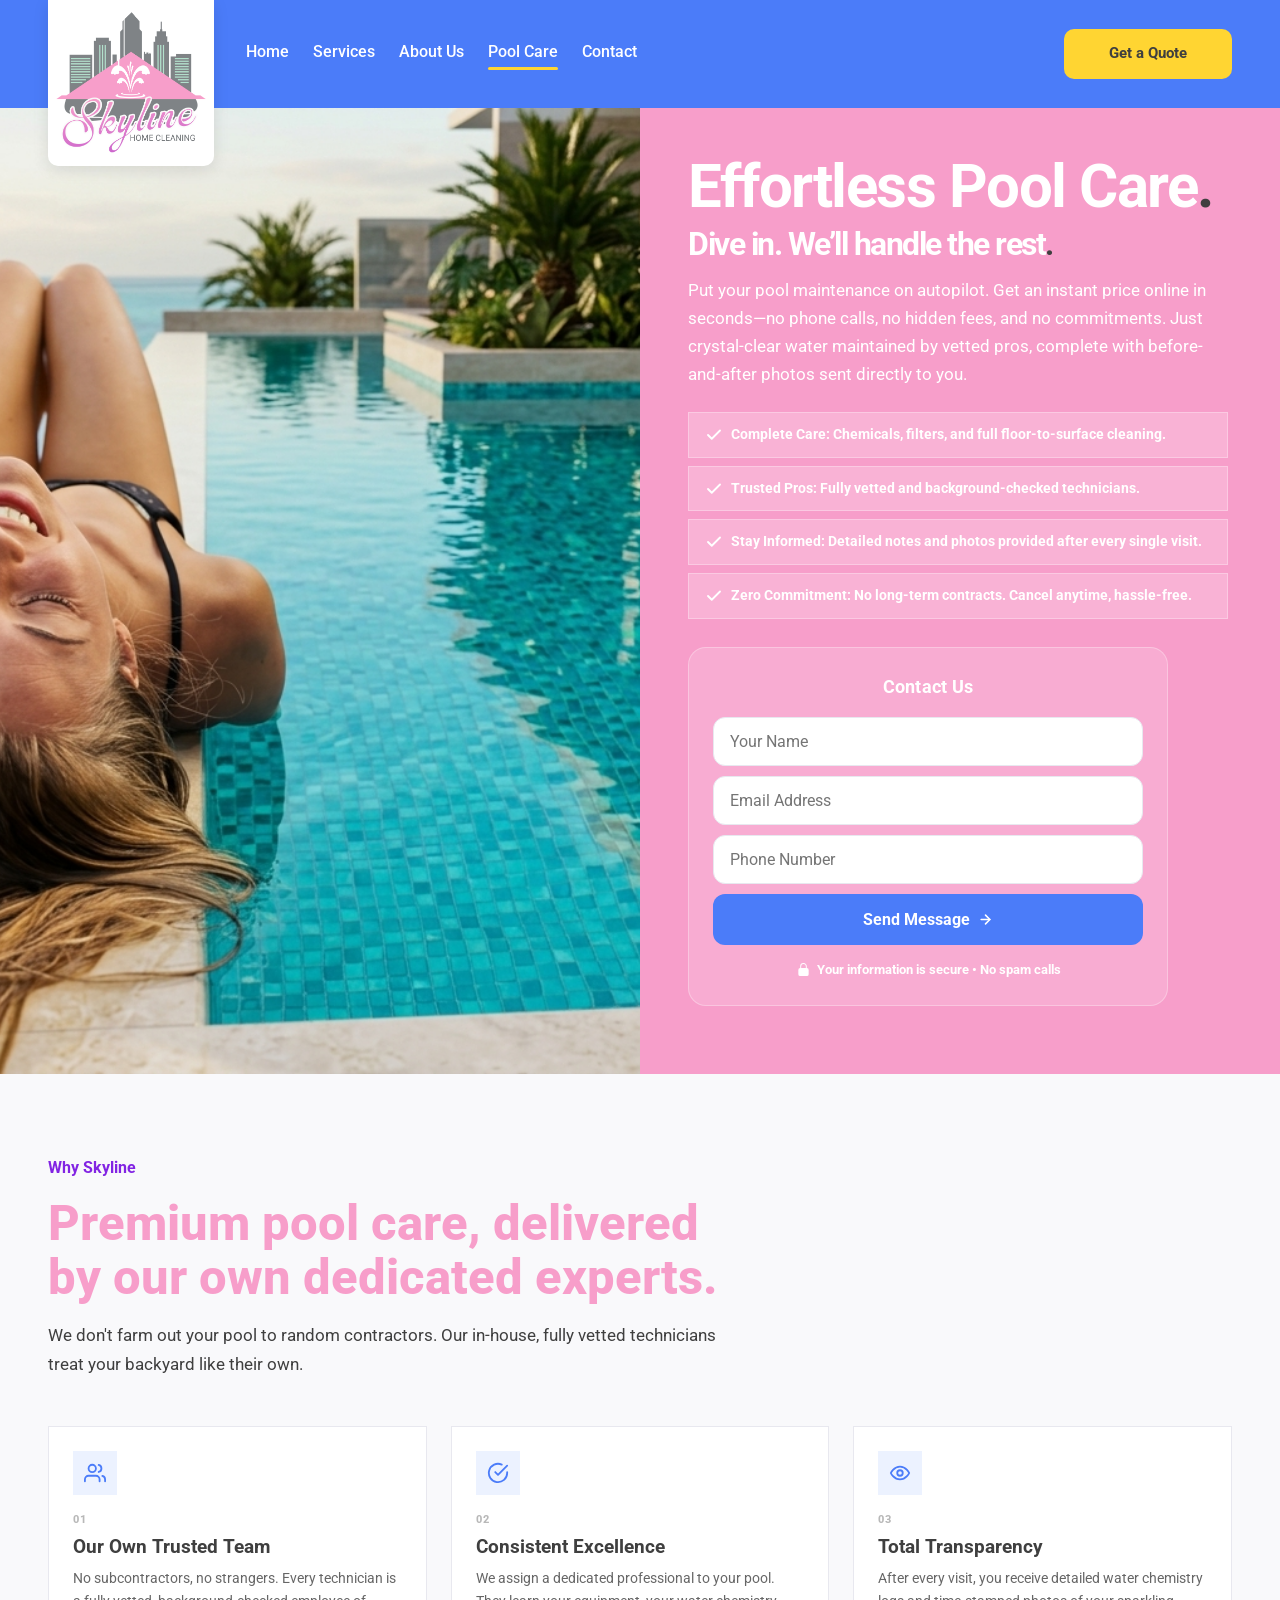
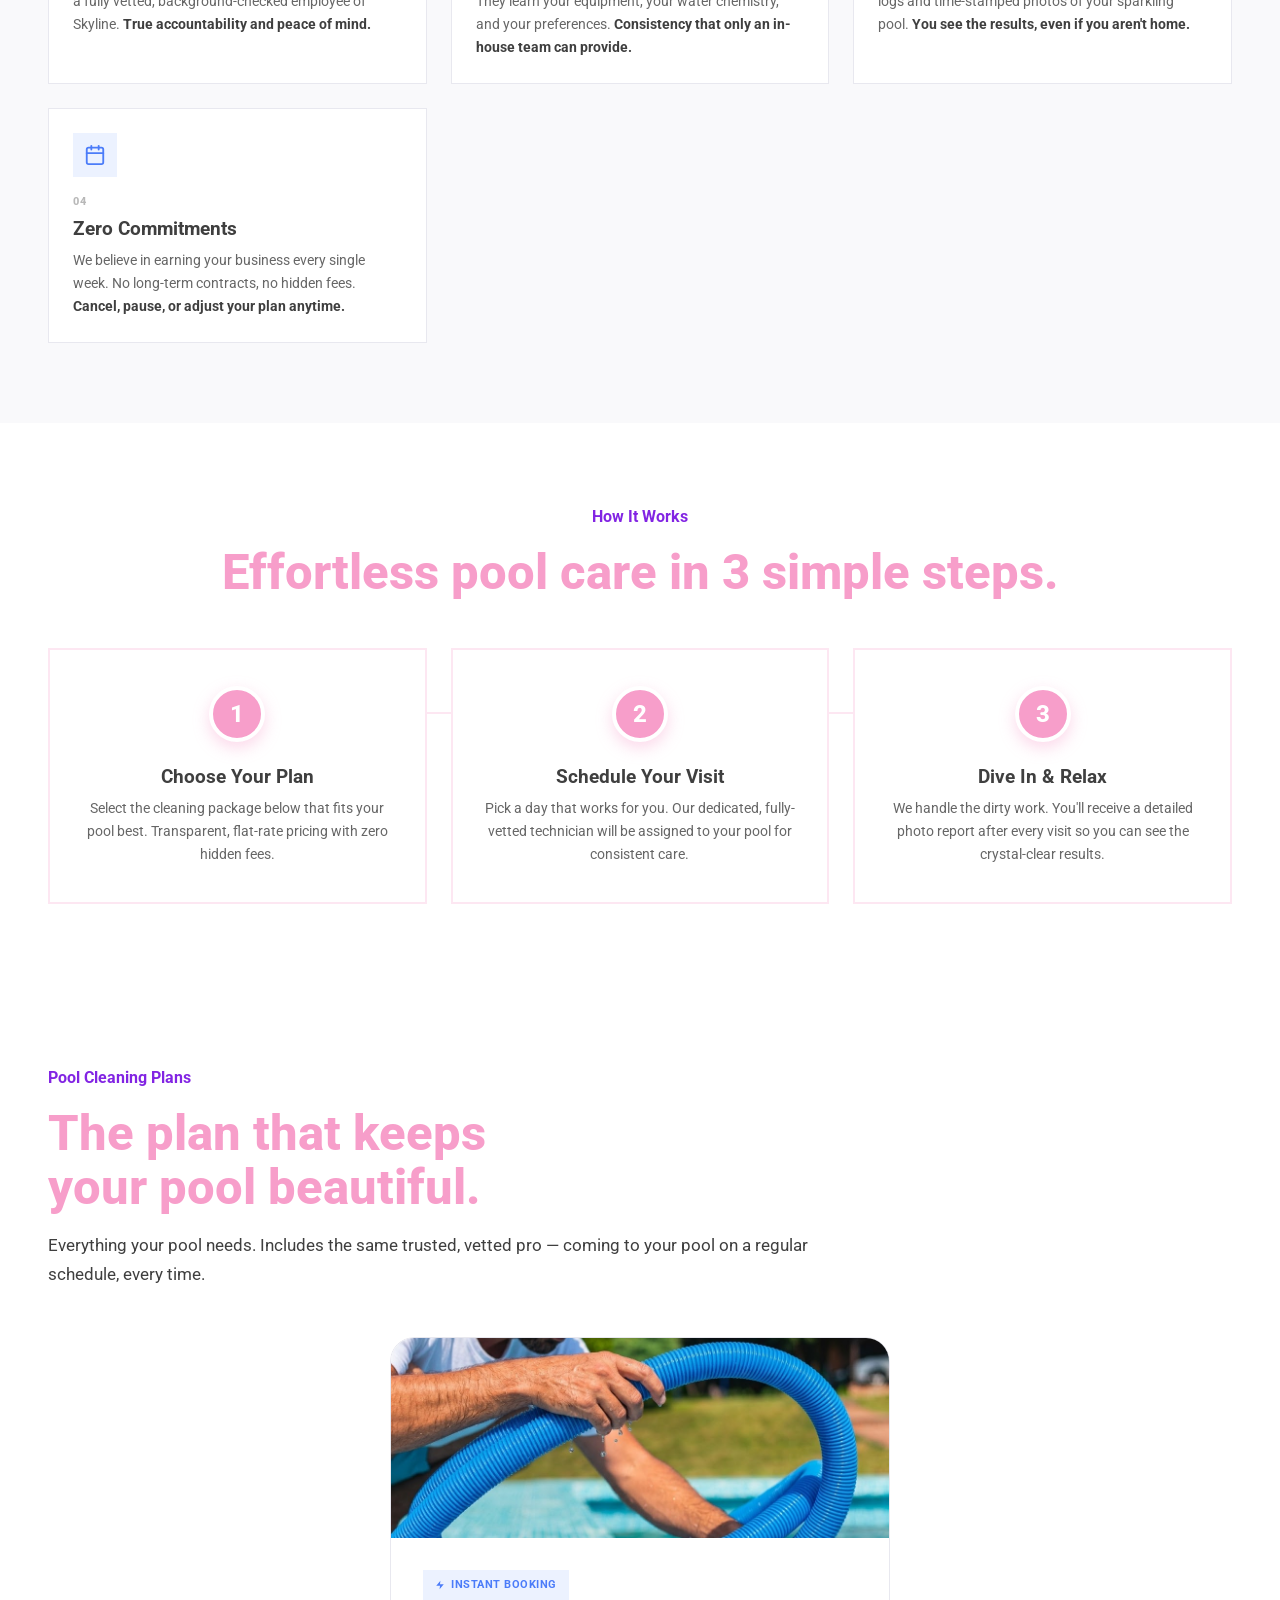
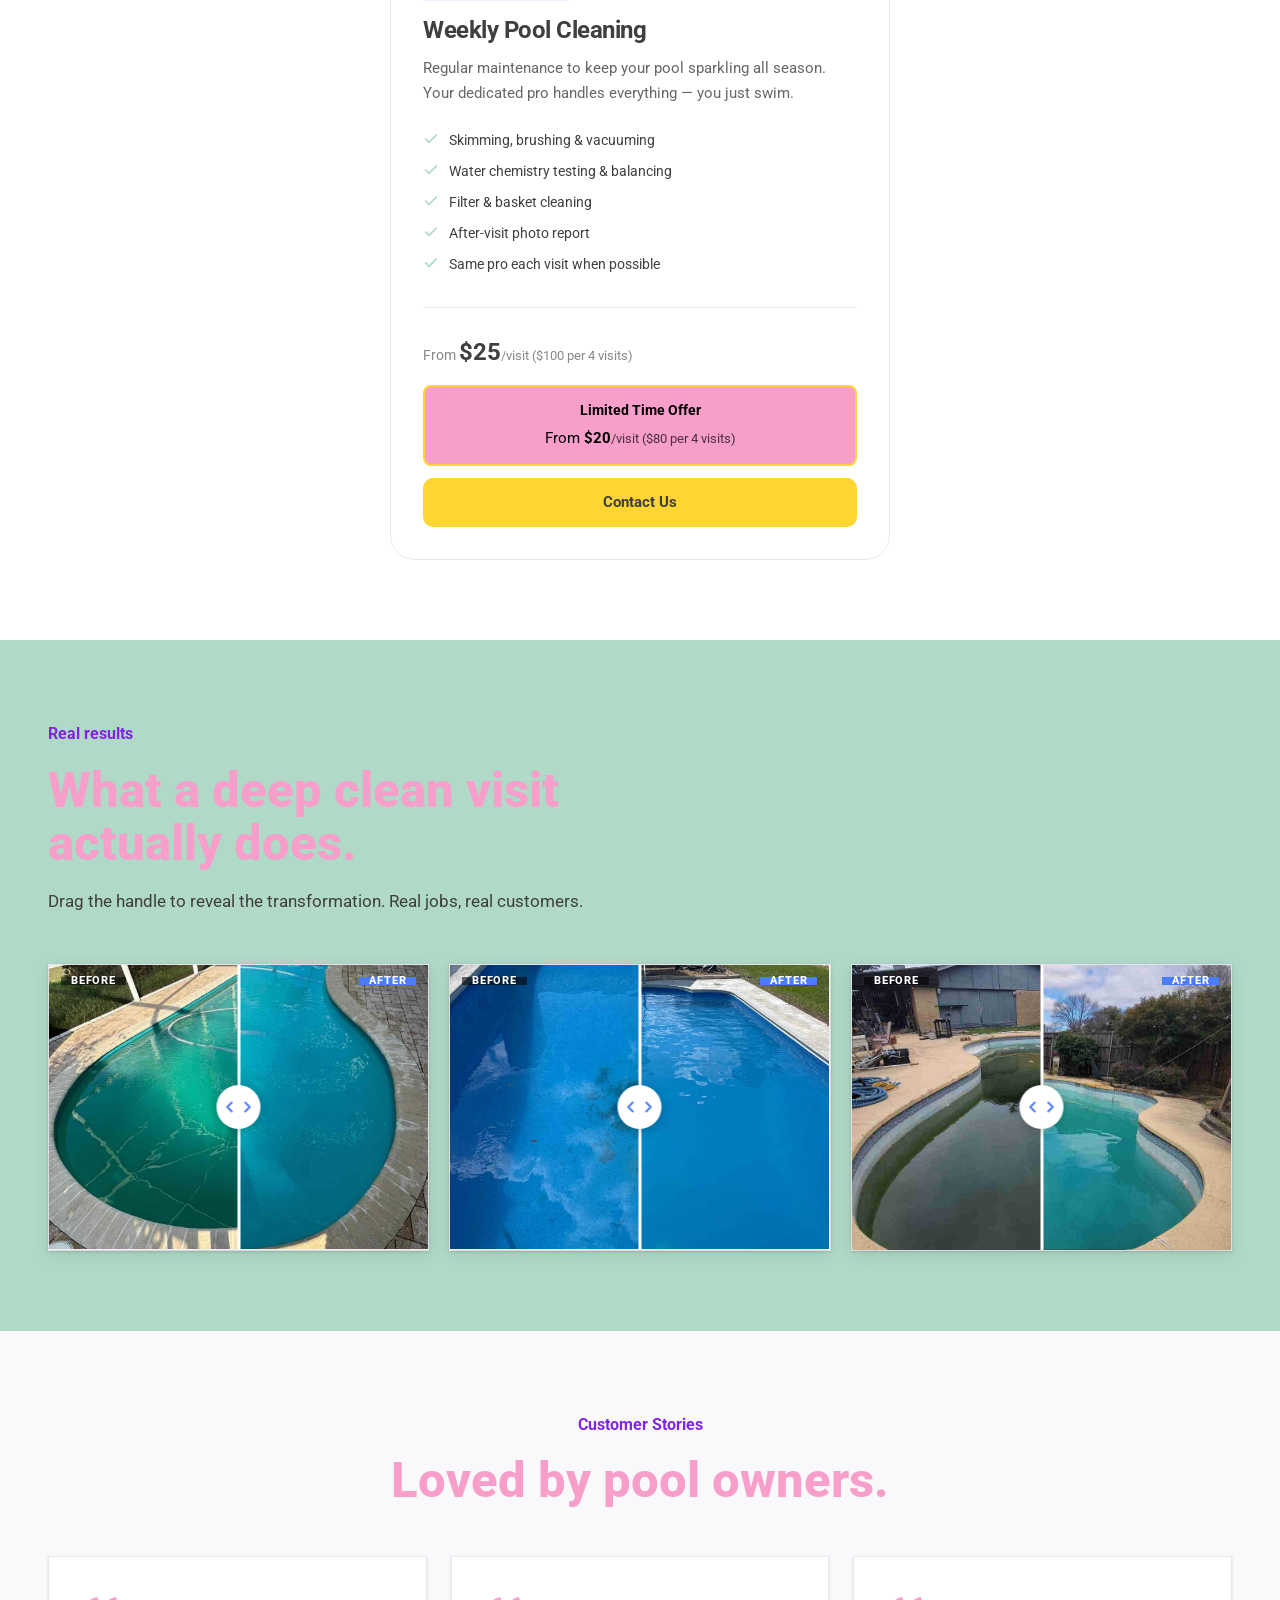
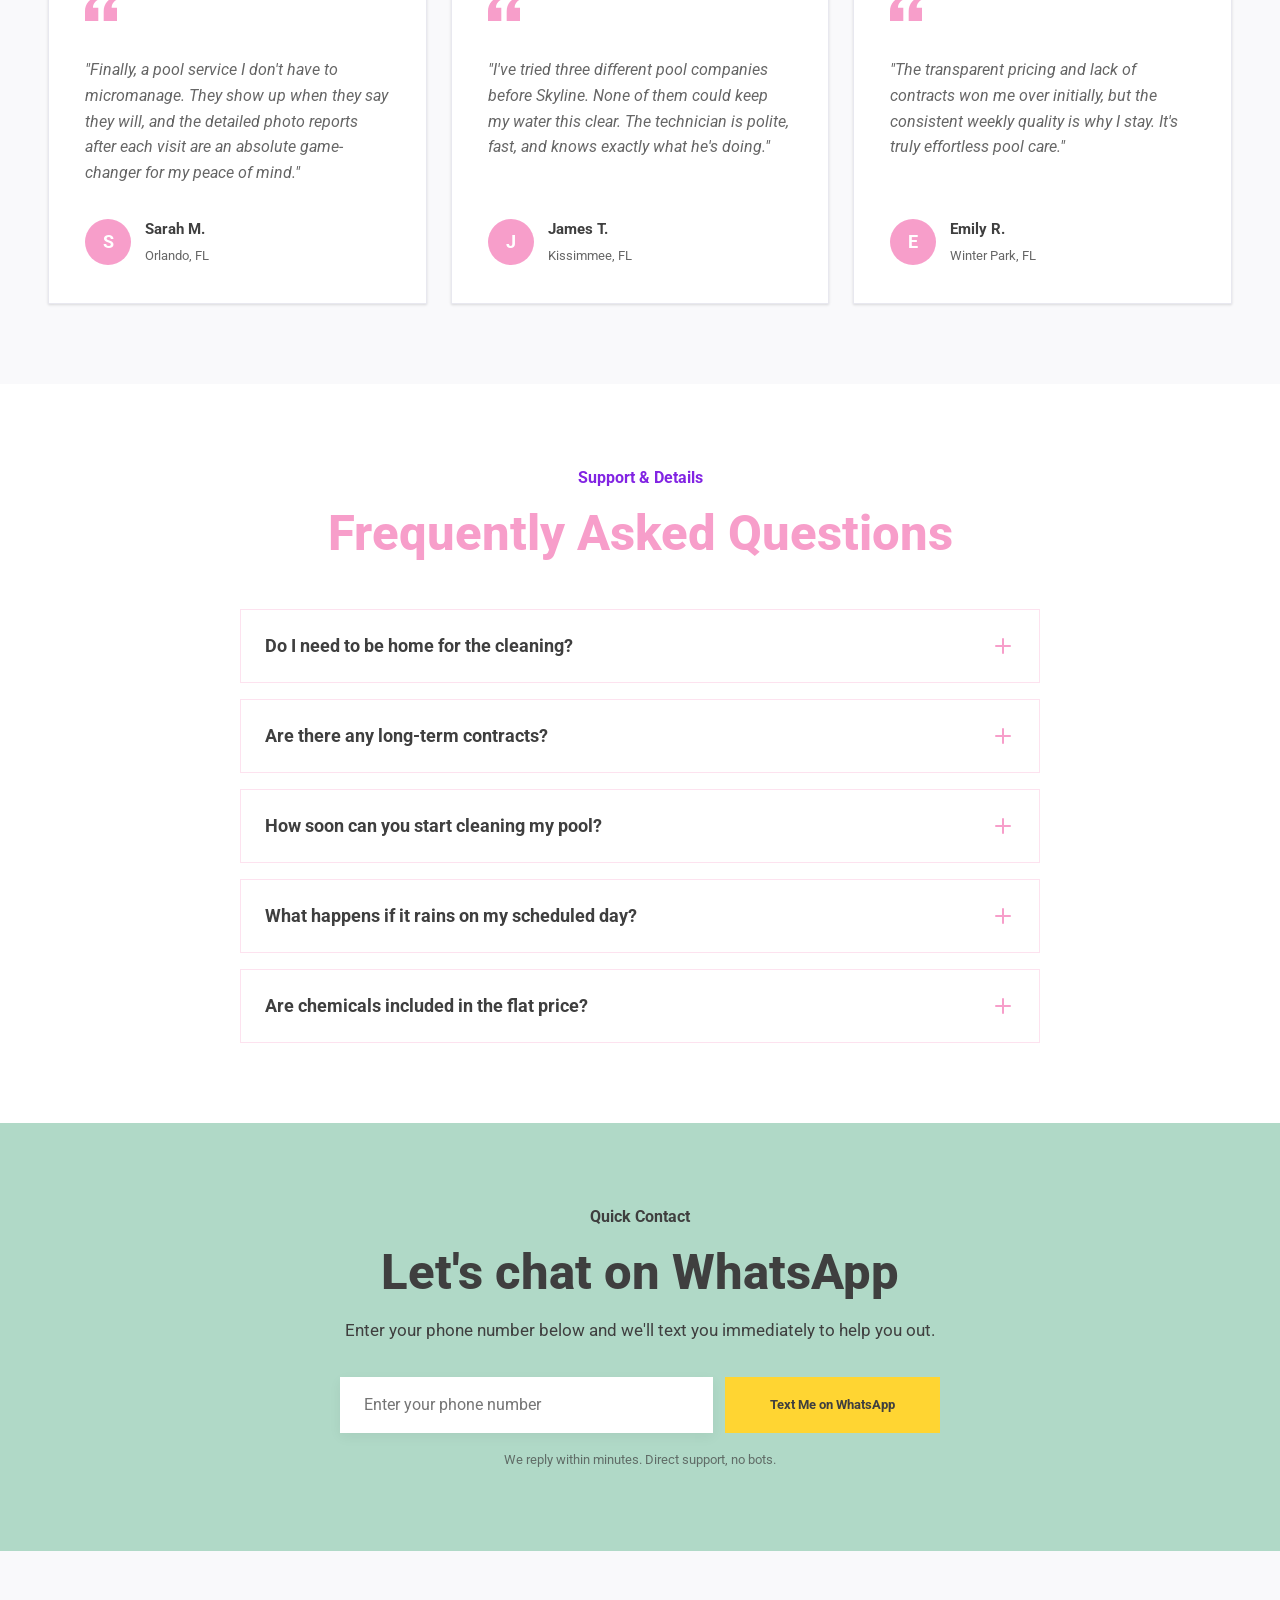
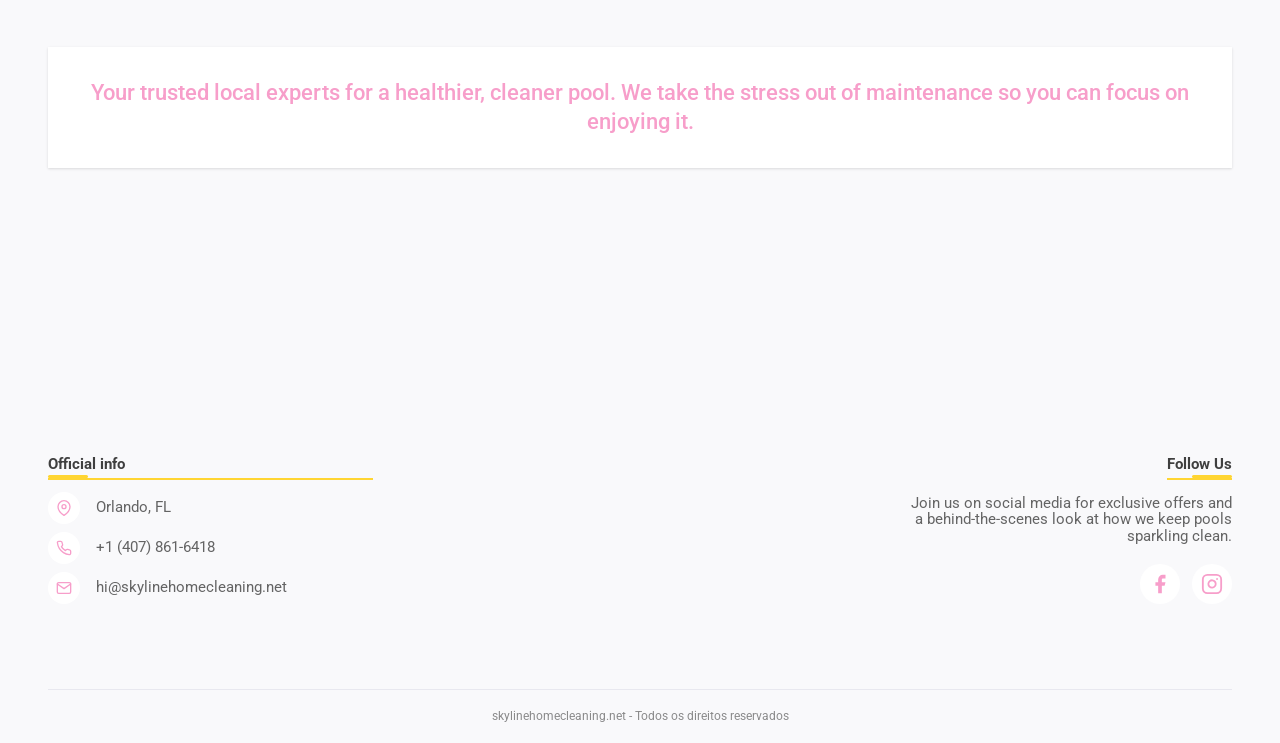
==== pool-care.html @ 68d7b2be "Initial commit: Complete project setup" ====
<!DOCTYPE html>
<html lang="en">
<head>
  <meta charset="UTF-8" />
  <meta name="viewport" content="width=device-width, initial-scale=1.0" />
  <meta name="description" content="Skyline Pool Care — Professional pool cleaning and maintenance services you can trust. Book your service in minutes." />
  <title>Skyline Pool Care | Professional Pool Cleaning Services</title>

  <link rel="preconnect" href="https://fonts.googleapis.com" />
  <link rel="preconnect" href="https://fonts.gstatic.com" crossorigin />
  <link href="https://fonts.googleapis.com/css2?family=Roboto:wght@400;500;700;800&display=swap" rel="stylesheet" />

  <!-- CSS Layer -->
  <link rel="stylesheet" href="css/tokens.css" />
  <link rel="stylesheet" href="css/base.css" />
  <link rel="stylesheet" href="css/layout.css" />
  <link rel="stylesheet" href="css/components.css" />
  <link rel="stylesheet" href="css/pool-care.css" />
  <link rel="stylesheet" href="css/utilities.css" />
</head>
<body>

  <a href="#main-content" class="u-skip-link">Skip to main content</a>

  <header class="main-header" role="banner">
    <div class="u-container header-container">
      
      <a href="index.html" class="header-logo" aria-label="Skyline Home Cleaning Home">
        <picture>
          <source media="(min-width: 641px)" srcset="assets/logos/logo-desktop-skyline.png">
          <img src="assets/logos/rounded-mobile-skyline.png" alt="Skyline Home Cleaning Logo" class="header-logo__img">
        </picture>
      </a>

      <!-- Menu Hamburger para Mobile -->
      <button class="header-nav__toggle" data-nav-toggle aria-expanded="false" aria-label="Open navigation menu">
        <span class="u-sr-only">Menu</span>
        <div class="hamburger-icon"></div>
      </button>

      <nav class="header-nav" data-nav-menu aria-label="Main navigation">
        <ul class="header-nav__list">
          <li class="header-nav__item"><a href="index.html" class="header-nav__link">Home</a></li>
          <li class="header-nav__item"><a href="index.html#services" class="header-nav__link">Services</a></li>
          <li class="header-nav__item"><a href="index.html#why-choose-us" class="header-nav__link">About Us</a></li>
          <li class="header-nav__item"><a href="pool-care.html" class="header-nav__link header-nav__link--active">Pool Care</a></li>
          <li class="header-nav__item"><a href="index.html#contact" class="header-nav__link">Contact</a></li>
          <!-- Appointment CTA: visible only inside the mobile hamburger drawer -->
          <li class="header-nav__item header-nav__cta-mobile">
            <a href="#hero-contact-form" class="btn btn--cta">Get a Quote</a>
          </li>
        </ul>
      </nav>

      <a href="#hero-contact-form" class="btn btn--cta btn-header-cta">Get a Quote</a>

    </div>
  </header>

  <main id="main-content">
    
    <!-- Hero Section -->
    <section class="pool-hero" aria-label="Pool Care Hero" data-reveal>
      <div class="pool-hero__photo-wrap">
        <img src="assets/hero-pool-skyline.png" alt="Pool Care Cleaning" loading="eager" fetchpriority="high" width="960" height="720">
      </div>

      <div class="pool-hero__copy">
        <h1 class="pool-hero__headline">
          Effortless Pool Care<span style="color:var(--color-text);">.</span><br>
          <em>Dive in. We’ll handle the rest<span style="color:var(--color-text);">.</span></em>
        </h1>
        
        <p class="pool-hero__sub">
          Put your pool maintenance on autopilot. Get an instant price online in seconds—no phone calls, no hidden fees, and no commitments. Just crystal-clear water maintained by vetted pros, complete with before-and-after photos sent directly to you.
        </p>

        <div class="pool-hero__chips">
          <span class="pool-hero__chip">
            <svg width="18" height="18" viewBox="0 0 24 24" fill="none" stroke="currentColor" stroke-width="2.5" stroke-linecap="round" stroke-linejoin="round"><polyline points="20 6 9 17 4 12"/></svg>
            Complete Care: Chemicals, filters, and full floor-to-surface cleaning.
          </span>
          <span class="pool-hero__chip">
            <svg width="18" height="18" viewBox="0 0 24 24" fill="none" stroke="currentColor" stroke-width="2.5" stroke-linecap="round" stroke-linejoin="round"><polyline points="20 6 9 17 4 12"/></svg>
            Trusted Pros: Fully vetted and background-checked technicians.
          </span>
          <span class="pool-hero__chip">
            <svg width="18" height="18" viewBox="0 0 24 24" fill="none" stroke="currentColor" stroke-width="2.5" stroke-linecap="round" stroke-linejoin="round"><polyline points="20 6 9 17 4 12"/></svg>
            Stay Informed: Detailed notes and photos provided after every single visit.
          </span>
          <span class="pool-hero__chip">
            <svg width="18" height="18" viewBox="0 0 24 24" fill="none" stroke="currentColor" stroke-width="2.5" stroke-linecap="round" stroke-linejoin="round"><polyline points="20 6 9 17 4 12"/></svg>
            Zero Commitment: No long-term contracts. Cancel anytime, hassle-free.
          </span>
        </div>

        <div class="pool-hero__launcher">
          <div class="hero-inline-form" id="hero-contact-form">
            <div class="hero-inline-form__title">Contact Us</div>
            <form onsubmit="event.preventDefault();">
              <div class="hero-inline-form__field">
                <label for="contact-name" class="u-sr-only">Your Name</label>
                <input type="text" id="contact-name" name="name" class="hero-inline-form__input" placeholder="Your Name" required />
              </div>
              <div class="hero-inline-form__field">
                <label for="contact-email" class="u-sr-only">Email Address</label>
                <input type="email" id="contact-email" name="email" class="hero-inline-form__input" placeholder="Email Address" required />
              </div>
              <div class="hero-inline-form__field">
                <label for="contact-phone" class="u-sr-only">Phone Number</label>
                <input type="tel" id="contact-phone" name="phone" class="hero-inline-form__input" placeholder="Phone Number" required />
              </div>
              <button type="submit" class="hero-inline-form__btn">
                Send Message
                <svg width="15" height="15" viewBox="0 0 24 24" fill="none" stroke="currentColor" stroke-width="2.5" stroke-linecap="round" stroke-linejoin="round"><line x1="5" y1="12" x2="19" y2="12"/><polyline points="12 5 19 12 12 19"/></svg>
              </button>
            </form>
            <div class="hero-inline-form__footer">
              <svg xmlns="http://www.w3.org/2000/svg" viewBox="0 0 24 24" fill="currentColor" style="width:15px; height:15px;"><path fill-rule="evenodd" d="M12 1.5a5.25 5.25 0 0 0-5.25 5.25v3a3 3 0 0 0-3 3v6.75a3 3 0 0 0 3 3h10.5a3 3 0 0 0 3-3v-6.75a3 3 0 0 0-3-3v-3c0-2.9-2.35-5.25-5.25-5.25Zm3.75 8.25v-3a3.75 3.75 0 1 0-7.5 0v3h7.5Z" clip-rule="evenodd"/></svg>
              Your information is secure • No spam calls
            </div>
          </div>
        </div>
      </div>
    </section>

    <!-- Why Skyline Section -->
    <section class="section-padding" style="background-color: var(--color-surface);" aria-labelledby="why-skyline-title">
      <div class="u-container">
        <div class="section-banner" data-reveal style="text-align: left; margin-bottom: 3rem; max-width: 700px; margin-inline: 0;">
          <div class="section-banner__eyebrow">
            Why Skyline
          </div>
          <h2 id="why-skyline-title" class="section-banner__title">Premium pool care, delivered by our own dedicated experts.</h2>
          <p class="section-banner__desc" style="margin-inline: 0;">We don't farm out your pool to random contractors. Our in-house, fully vetted technicians treat your backyard like their own.</p>
        </div>

        <div class="u-grid">
          <!-- Card 1 -->
          <div class="col-third why-card" data-reveal>
            <div class="why-card__icon">
              <svg width="22" height="22" viewBox="0 0 24 24" fill="none" stroke="currentColor" stroke-width="2" stroke-linecap="round" stroke-linejoin="round"><path d="M17 21v-2a4 4 0 0 0-4-4H5a4 4 0 0 0-4 4v2"></path><circle cx="9" cy="7" r="4"></circle><path d="M23 21v-2a4 4 0 0 0-3-3.87"></path><path d="M16 3.13a4 4 0 0 1 0 7.75"></path></svg>
            </div>
            <div class="why-card__num">01</div>
            <h3 class="why-card__title">Our Own Trusted Team</h3>
            <p class="why-card__desc">No subcontractors, no strangers. Every technician is a fully vetted, background-checked employee of Skyline. <strong style="color:var(--color-text)">True accountability and peace of mind.</strong></p>
          </div>

          <!-- Card 2 -->
          <div class="col-third why-card" data-reveal="data-reveal-delay: 80">
            <div class="why-card__icon">
              <svg width="22" height="22" viewBox="0 0 24 24" fill="none" stroke="currentColor" stroke-width="2" stroke-linecap="round" stroke-linejoin="round"><path d="M22 11.08V12a10 10 0 1 1-5.93-9.14"></path><polyline points="22 4 12 14.01 9 11.01"></polyline></svg>
            </div>
            <div class="why-card__num">02</div>
            <h3 class="why-card__title">Consistent Excellence</h3>
            <p class="why-card__desc">We assign a dedicated professional to your pool. They learn your equipment, your water chemistry, and your preferences. <strong style="color:var(--color-text)">Consistency that only an in-house team can provide.</strong></p>
          </div>

          <!-- Card 3 -->
          <div class="col-third why-card" data-reveal="data-reveal-delay: 160">
            <div class="why-card__icon">
              <svg width="22" height="22" viewBox="0 0 24 24" fill="none" stroke="currentColor" stroke-width="2" stroke-linecap="round" stroke-linejoin="round"><path d="M2 12s3-7 10-7 10 7 10 7-3 7-10 7-10-7-10-7Z"></path><circle cx="12" cy="12" r="3"></circle></svg>
            </div>
            <div class="why-card__num">03</div>
            <h3 class="why-card__title">Total Transparency</h3>
            <p class="why-card__desc">After every visit, you receive detailed water chemistry logs and time-stamped photos of your sparkling pool. <strong style="color:var(--color-text)">You see the results, even if you aren't home.</strong></p>
          </div>

          <!-- Card 4 -->
          <div class="col-third why-card" data-reveal>
            <div class="why-card__icon">
              <svg width="22" height="22" viewBox="0 0 24 24" fill="none" stroke="currentColor" stroke-width="2" stroke-linecap="round" stroke-linejoin="round"><rect x="3" y="4" width="18" height="18" rx="2" ry="2"></rect><line x1="16" y1="2" x2="16" y2="6"></line><line x1="8" y1="2" x2="8" y2="6"></line><line x1="3" y1="10" x2="21" y2="10"></line></svg>
            </div>
            <div class="why-card__num">04</div>
            <h3 class="why-card__title">Zero Commitments</h3>
            <p class="why-card__desc">We believe in earning your business every single week. No long-term contracts, no hidden fees. <strong style="color:var(--color-text)">Cancel, pause, or adjust your plan anytime.</strong></p>
          </div>
        </div>
      </div>
    </section>



    <!-- How It Works Section -->
    <section class="section-padding" style="background-color: var(--color-white);" aria-labelledby="how-it-works-title">
      <div class="u-container">
        <div class="section-banner" data-reveal style="margin-bottom: 3rem;">
          <div class="section-banner__eyebrow">
            How It Works
          </div>
          <h2 id="how-it-works-title" class="section-banner__title">Effortless pool care in 3 simple steps.</h2>
        </div>

        <div class="u-grid how-grid-pool">
          <!-- Step 1 -->
          <div class="col-third how-step--pool" data-reveal>
            <div class="how-step__num--pool">1</div>
            <h3 class="why-card__title">Choose Your Plan</h3>
            <p class="why-card__desc">Select the cleaning package below that fits your pool best. Transparent, flat-rate pricing with zero hidden fees.</p>
          </div>

          <!-- Step 2 -->
          <div class="col-third how-step--pool" data-reveal="data-reveal-delay: 80">
            <div class="how-step__num--pool">2</div>
            <h3 class="why-card__title">Schedule Your Visit</h3>
            <p class="why-card__desc">Pick a day that works for you. Our dedicated, fully-vetted technician will be assigned to your pool for consistent care.</p>
          </div>

          <!-- Step 3 -->
          <div class="col-third how-step--pool" data-reveal="data-reveal-delay: 160">
            <div class="how-step__num--pool">3</div>
            <h3 class="why-card__title">Dive In & Relax</h3>
            <p class="why-card__desc">We handle the dirty work. You'll receive a detailed photo report after every visit so you can see the crystal-clear results.</p>
          </div>
        </div>
      </div>
    </section>

    <!-- Pricing Plans Section -->
    <section class="section-padding" style="background-color: var(--color-white);" aria-labelledby="pricing-plans-title">
      <div class="u-container">
        <div class="section-banner" data-reveal style="text-align: left; margin-bottom: 3rem; margin-inline: 0;">
          <div class="section-banner__eyebrow">
            Pool Cleaning Plans
          </div>
          <h2 id="pricing-plans-title" class="section-banner__title">The plan that keeps<br>your pool beautiful.</h2>
          <p class="section-banner__desc" style="margin-inline: 0;">Everything your pool needs. Includes the same trusted, vetted pro — coming to your pool on a regular schedule, every time.</p>
        </div>

        <div style="max-width: 500px; margin-inline: auto;">
          <!-- Card 1: Weekly -->
          <div class="plan-card" data-reveal>
            <img src="assets/plan1.jpg" alt="Weekly pool cleaning" class="plan-card__img" loading="lazy">
            <div class="plan-card__body">
              <span class="plan-card__tag">
                <svg width="10" height="10" viewBox="0 0 24 24" fill="currentColor"><polygon points="13 2 3 14 12 14 11 22 21 10 12 10 13 2"/></svg>
                Instant Booking
              </span>
              <h3 class="plan-card__title">Weekly Pool Cleaning</h3>
              <p class="plan-card__desc">Regular maintenance to keep your pool sparkling all season. Your dedicated pro handles everything — you just swim.</p>
              
              <ul class="plan-card__includes">
                <li><svg width="16" height="16" viewBox="0 0 24 24" fill="none" stroke="currentColor" stroke-width="2.5" stroke-linecap="round" stroke-linejoin="round"><polyline points="20 6 9 17 4 12"/></svg> Skimming, brushing & vacuuming</li>
                <li><svg width="16" height="16" viewBox="0 0 24 24" fill="none" stroke="currentColor" stroke-width="2.5" stroke-linecap="round" stroke-linejoin="round"><polyline points="20 6 9 17 4 12"/></svg> Water chemistry testing & balancing</li>
                <li><svg width="16" height="16" viewBox="0 0 24 24" fill="none" stroke="currentColor" stroke-width="2.5" stroke-linecap="round" stroke-linejoin="round"><polyline points="20 6 9 17 4 12"/></svg> Filter & basket cleaning</li>
                <li><svg width="16" height="16" viewBox="0 0 24 24" fill="none" stroke="currentColor" stroke-width="2.5" stroke-linecap="round" stroke-linejoin="round"><polyline points="20 6 9 17 4 12"/></svg> After-visit photo report</li>
                <li><svg width="16" height="16" viewBox="0 0 24 24" fill="none" stroke="currentColor" stroke-width="2.5" stroke-linecap="round" stroke-linejoin="round"><polyline points="20 6 9 17 4 12"/></svg> Same pro each visit when possible</li>
              </ul>
              
              <div class="plan-card__footer" style="flex-direction: column; align-items: stretch; gap: 12px;">
                <div class="plan-card__price">From <strong>$25</strong><span style="font-size:13px;color:#888;">/visit ($100 per 4 visits)</span></div>
                <div style="background-color: var(--color-primary); color: #000; padding: 12px; border-radius: 8px; border: 2px solid var(--color-cta); text-align: center;">
                  <strong style="display: block; font-size: 14px; margin-bottom: 4px;">Limited Time Offer</strong>
                  From <strong>$20</strong><span style="font-size:13px;color:rgba(0,0,0,0.7);">/visit ($80 per 4 visits)</span>
                </div>
                <a href="#hero-contact-form" class="btn btn--cta" style="padding: 0.75rem 1.5rem; text-align: center; justify-content: center;">
                  Contact Us
                </a>
              </div>
            </div>
          </div>

          </div>
        
        
      </div>
    </section>

    <!-- Real Results Section -->
    <section class="section-padding" style="background-color: var(--color-secondary);" aria-labelledby="real-results-title">
      <div class="u-container">
        <div class="section-banner" data-reveal style="text-align: left; margin-bottom: 3rem; margin-inline: 0;">
          <div class="section-banner__eyebrow">
            Real results
          </div>
          <h2 id="real-results-title" class="section-banner__title">What a deep clean visit<br>actually does.</h2>
          <p class="section-banner__desc" style="margin-inline: 0;">Drag the handle to reveal the transformation. Real jobs, real customers.</p>
        </div>

        <div class="ba-grid">
          <!-- Card 1 -->
          <div class="ba-card" data-reveal>
            <div class="ba-slider" data-ba>
              <img class="ba-before-img" src="assets/ba1-before.jpg" alt="Pool before cleaning" loading="lazy">
              <img class="ba-after-img" src="assets/ba1-after.jpg" alt="Pool after cleaning" loading="lazy">
              <div class="ba-divider">
                <div class="ba-handle-btn">
                  <svg width="18" height="18" viewBox="0 0 24 24" fill="none" stroke="currentColor" stroke-width="2.5" stroke-linecap="round" stroke-linejoin="round"><polyline points="15 18 9 12 15 6"/></svg>
                  <svg width="18" height="18" viewBox="0 0 24 24" fill="none" stroke="currentColor" stroke-width="2.5" stroke-linecap="round" stroke-linejoin="round"><polyline points="9 18 15 12 9 6"/></svg>
                </div>
              </div>
              <span class="ba-label ba-label-before">Before</span>
              <span class="ba-label ba-label-after">After</span>
            </div>
          </div>

          <!-- Card 2 -->
          <div class="ba-card" data-reveal="data-reveal-delay: 80">
            <div class="ba-slider" data-ba>
              <img class="ba-before-img" src="assets/ba2-before.jpg" alt="Pool before cleaning" loading="lazy">
              <img class="ba-after-img" src="assets/ba2-after.jpg" alt="Pool after cleaning" loading="lazy">
              <div class="ba-divider">
                <div class="ba-handle-btn">
                  <svg width="18" height="18" viewBox="0 0 24 24" fill="none" stroke="currentColor" stroke-width="2.5" stroke-linecap="round" stroke-linejoin="round"><polyline points="15 18 9 12 15 6"/></svg>
                  <svg width="18" height="18" viewBox="0 0 24 24" fill="none" stroke="currentColor" stroke-width="2.5" stroke-linecap="round" stroke-linejoin="round"><polyline points="9 18 15 12 9 6"/></svg>
                </div>
              </div>
              <span class="ba-label ba-label-before">Before</span>
              <span class="ba-label ba-label-after">After</span>
            </div>
          </div>

          <!-- Card 3 -->
          <div class="ba-card" data-reveal="data-reveal-delay: 160">
            <div class="ba-slider" data-ba>
              <img class="ba-before-img" src="assets/ba3-before.jpg" alt="Pool before cleaning" loading="lazy">
              <img class="ba-after-img" src="assets/ba3-after.jpg" alt="Pool after cleaning" loading="lazy">
              <div class="ba-divider">
                <div class="ba-handle-btn">
                  <svg width="18" height="18" viewBox="0 0 24 24" fill="none" stroke="currentColor" stroke-width="2.5" stroke-linecap="round" stroke-linejoin="round"><polyline points="15 18 9 12 15 6"/></svg>
                  <svg width="18" height="18" viewBox="0 0 24 24" fill="none" stroke="currentColor" stroke-width="2.5" stroke-linecap="round" stroke-linejoin="round"><polyline points="9 18 15 12 9 6"/></svg>
                </div>
              </div>
              <span class="ba-label ba-label-before">Before</span>
              <span class="ba-label ba-label-after">After</span>
            </div>
          </div>
        </div>
      </div>
    </section>

    <!-- Reviews Section -->
    <section class="section-padding" style="background-color: var(--color-surface);" aria-labelledby="reviews-title">
      <div class="u-container">
        <div class="section-banner" data-reveal style="margin-bottom: 3rem;">
          <div class="section-banner__eyebrow">
            Customer Stories
          </div>
          <h2 id="reviews-title" class="section-banner__title">Loved by pool owners.</h2>
        </div>

        <div class="u-grid">
          <!-- Review 1 -->
          <div class="col-third review-card" style="background: var(--color-white); border-radius: var(--radius-lg); padding: 36px; display: flex; flex-direction: column; justify-content: space-between; box-shadow: var(--shadow-sm); border: 1px solid var(--color-border);" data-reveal>
            <div>
              <svg style="width: 32px; height: 32px; color: var(--color-primary); margin-bottom: 24px;" viewBox="0 0 24 24" fill="currentColor">
                <path d="M14.017 21v-7.391c0-5.704 3.731-9.57 8.983-10.609l.995 2.151c-2.432.917-3.995 3.638-3.995 5.849h4v10h-9.983zm-14.017 0v-7.391c0-5.704 3.748-9.57 9-10.609l.996 2.151c-2.433.917-3.996 3.638-3.996 5.849h3.983v10h-9.983z"/>
              </svg>
              <p style="font-size: 16px; line-height: 1.6; color: #666; margin: 0 0 32px 0; font-style: italic;">"Finally, a pool service I don't have to micromanage. They show up when they say they will, and the detailed photo reports after each visit are an absolute game-changer for my peace of mind."</p>
            </div>
            <div style="display: flex; align-items: center; gap: 14px;">
              <div style="width: 46px; height: 46px; border-radius: 50%; background: var(--color-primary); color: var(--color-white); display: flex; align-items: center; justify-content: center; font-weight: var(--weight-bold); font-size: 18px; flex-shrink: 0;">S</div>
              <div>
                <strong style="display: block; font-size: 15px; font-weight: var(--weight-bold); color: var(--color-text); margin-bottom: 2px;">Sarah M.</strong>
                <span style="display: block; font-size: 13px; color: #666; font-weight: var(--weight-regular);">Orlando, FL</span>
              </div>
            </div>
          </div>

          <!-- Review 2 -->
          <div class="col-third review-card" style="background: var(--color-white); border-radius: var(--radius-lg); padding: 36px; display: flex; flex-direction: column; justify-content: space-between; box-shadow: var(--shadow-sm); border: 1px solid var(--color-border);" data-reveal="data-reveal-delay: 80">
            <div>
              <svg style="width: 32px; height: 32px; color: var(--color-primary); margin-bottom: 24px;" viewBox="0 0 24 24" fill="currentColor">
                <path d="M14.017 21v-7.391c0-5.704 3.731-9.57 8.983-10.609l.995 2.151c-2.432.917-3.995 3.638-3.995 5.849h4v10h-9.983zm-14.017 0v-7.391c0-5.704 3.748-9.57 9-10.609l.996 2.151c-2.433.917-3.996 3.638-3.996 5.849h3.983v10h-9.983z"/>
              </svg>
              <p style="font-size: 16px; line-height: 1.6; color: #666; margin: 0 0 32px 0; font-style: italic;">"I've tried three different pool companies before Skyline. None of them could keep my water this clear. The technician is polite, fast, and knows exactly what he's doing."</p>
            </div>
            <div style="display: flex; align-items: center; gap: 14px;">
              <div style="width: 46px; height: 46px; border-radius: 50%; background: var(--color-primary); color: var(--color-white); display: flex; align-items: center; justify-content: center; font-weight: var(--weight-bold); font-size: 18px; flex-shrink: 0;">J</div>
              <div>
                <strong style="display: block; font-size: 15px; font-weight: var(--weight-bold); color: var(--color-text); margin-bottom: 2px;">James T.</strong>
                <span style="display: block; font-size: 13px; color: #666; font-weight: var(--weight-regular);">Kissimmee, FL</span>
              </div>
            </div>
          </div>

          <!-- Review 3 -->
          <div class="col-third review-card" style="background: var(--color-white); border-radius: var(--radius-lg); padding: 36px; display: flex; flex-direction: column; justify-content: space-between; box-shadow: var(--shadow-sm); border: 1px solid var(--color-border);" data-reveal="data-reveal-delay: 160">
            <div>
              <svg style="width: 32px; height: 32px; color: var(--color-primary); margin-bottom: 24px;" viewBox="0 0 24 24" fill="currentColor">
                <path d="M14.017 21v-7.391c0-5.704 3.731-9.57 8.983-10.609l.995 2.151c-2.432.917-3.995 3.638-3.995 5.849h4v10h-9.983zm-14.017 0v-7.391c0-5.704 3.748-9.57 9-10.609l.996 2.151c-2.433.917-3.996 3.638-3.996 5.849h3.983v10h-9.983z"/>
              </svg>
              <p style="font-size: 16px; line-height: 1.6; color: #666; margin: 0 0 32px 0; font-style: italic;">"The transparent pricing and lack of contracts won me over initially, but the consistent weekly quality is why I stay. It's truly effortless pool care."</p>
            </div>
            <div style="display: flex; align-items: center; gap: 14px;">
              <div style="width: 46px; height: 46px; border-radius: 50%; background: var(--color-primary); color: var(--color-white); display: flex; align-items: center; justify-content: center; font-weight: var(--weight-bold); font-size: 18px; flex-shrink: 0;">E</div>
              <div>
                <strong style="display: block; font-size: 15px; font-weight: var(--weight-bold); color: var(--color-text); margin-bottom: 2px;">Emily R.</strong>
                <span style="display: block; font-size: 13px; color: #666; font-weight: var(--weight-regular);">Winter Park, FL</span>
              </div>
            </div>
          </div>
        </div>
      </div>
    </section>

    <!-- FAQ Section -->
    <section class="section-padding" style="background-color: var(--color-white);" aria-labelledby="faq-title">
      <div class="u-container" data-reveal>
        <div class="section-banner" style="margin-bottom: 3rem;">
          <div class="section-banner__eyebrow">
            Support & Details
          </div>
          <h2 id="faq-title" class="section-banner__title">Frequently Asked Questions</h2>
        </div>

        <div class="faq-list">
          
          <div class="faq-item">
            <button class="faq-q" onclick="this.classList.toggle('is-open'); this.nextElementSibling.classList.toggle('is-open');" aria-expanded="false">
              Do I need to be home for the cleaning?
              <div class="faq-icon"></div>
            </button>
            <div class="faq-a">
              <div class="faq-a__inner">
                No! As long as our technician has access to your pool area, we can complete the service. We will send you a detailed photo report and chemistry log as soon as we're done, so you always know exactly what happened.
              </div>
            </div>
          </div>

          <div class="faq-item">
            <button class="faq-q" onclick="this.classList.toggle('is-open'); this.nextElementSibling.classList.toggle('is-open');" aria-expanded="false">
              Are there any long-term contracts?
              <div class="faq-icon"></div>
            </button>
            <div class="faq-a">
              <div class="faq-a__inner">
                Never. We believe in earning your business every single week. You can pause, adjust, or cancel your service at any time without penalties or hidden cancellation fees.
              </div>
            </div>
          </div>

          <div class="faq-item">
            <button class="faq-q" onclick="this.classList.toggle('is-open'); this.nextElementSibling.classList.toggle('is-open');" aria-expanded="false">
              How soon can you start cleaning my pool?
              <div class="faq-icon"></div>
            </button>
            <div class="faq-a">
              <div class="faq-a__inner">
                In most cases, we can schedule your very first cleaning or deep-clean recovery within 48 hours of you getting your quote. We move fast so you can dive in sooner.
              </div>
            </div>
          </div>

          <div class="faq-item">
            <button class="faq-q" onclick="this.classList.toggle('is-open'); this.nextElementSibling.classList.toggle('is-open');" aria-expanded="false">
              What happens if it rains on my scheduled day?
              <div class="faq-icon"></div>
            </button>
            <div class="faq-a">
              <div class="faq-a__inner">
                Light rain won't stop our technicians. However, during severe storms or lightning, safety comes first. If we must delay, we will proactively reach out and reschedule your visit for the very next safe day.
              </div>
            </div>
          </div>

          <div class="faq-item">
            <button class="faq-q" onclick="this.classList.toggle('is-open'); this.nextElementSibling.classList.toggle('is-open');" aria-expanded="false">
              Are chemicals included in the flat price?
              <div class="faq-icon"></div>
            </button>
            <div class="faq-a">
              <div class="faq-a__inner">
                Yes! All standard balancing chemicals (such as chlorine, acid, and bicarb) are strictly included in your flat weekly rate. You'll never see surprise upcharges for routine water balancing.
              </div>
            </div>
          </div>

        </div>
      </div>
    </section>

    <!-- CTA Section -->
    <section class="section-padding" style="background-color: var(--color-secondary); text-align: center;">
      <div class="u-container" data-reveal>
        <div class="section-banner" style="margin-bottom: 2rem;">
          <div class="section-banner__eyebrow" style="color: var(--color-text); justify-content: center;">
            Quick Contact
          </div>
          <h2 class="section-banner__title" style="color: var(--color-text);">Let's chat on WhatsApp</h2>
          <p class="section-banner__desc" style="color: var(--color-text);">Enter your phone number below and we'll text you immediately to help you out.</p>
        </div>
        
        <form class="pool-cta-form" onsubmit="event.preventDefault(); window.open('https://wa.me/14078616418?text=Hello%20Skyline!%20Please%20contact%20me%20via%20WhatsApp%20at%20' + this.querySelector('input').value, '_blank');">
          <input type="tel" class="pool-cta-form__input" placeholder="Enter your phone number" required>
          <button type="submit" class="btn btn--cta" style="border-radius: var(--radius-full);">Text Me on WhatsApp</button>
        </form>
        
        <span style="font-size: 13px; color: var(--color-text); opacity: 0.7; margin-top: 16px; display: block;">We reply within minutes. Direct support, no bots.</span>
      </div>
    </section>

  </main>

  <footer role="contentinfo" class="main-footer" style="background-color: var(--color-surface); color: var(--color-text); position: relative; z-index: 2;">
    <div class="u-container main-footer__inner">
      
      <!-- Top CTA Header -->
      <div style="text-align: center; margin-bottom: 2.5rem; background-color: var(--color-white); padding: 2rem; border-radius: var(--radius-md); box-shadow: var(--shadow-sm);" data-reveal>
        <h3 style="font-size: var(--text-h3); font-weight: var(--weight-medium); color: var(--color-primary); line-height: 1.3; margin: 0;">
          Your trusted local experts for a healthier, cleaner pool. We take the stress out of maintenance so you can focus on enjoying it.
        </h3>
      </div>

      <!-- 3 Columns Row -->
      <div class="u-grid main-footer__grid" style="margin-bottom: 25px;" data-reveal="data-reveal-delay: 80">
        
        <!-- Column 1: Official Info -->
        <div class="footer-col footer-col--left">
          <h3 class="footer-title" style="color: var(--color-text); font-size: 15px; font-weight: var(--weight-bold); border-bottom: 2px solid var(--color-cta); display: inline-block; padding-bottom: 4px; margin-bottom: 12px;">Official info</h3>
          <ul class="footer-contact" style="color: rgba(63,63,63,0.8); line-height: 1.1; display: flex; flex-direction: column; gap: 0.5rem; list-style: none;">
            <li style="display:flex; align-items:center; gap:8px;">
              <span class="footer-contact__icon">
                <svg xmlns="http://www.w3.org/2000/svg" width="16" height="16" viewBox="0 0 24 24" fill="none" stroke="currentColor" stroke-width="2" stroke-linecap="round" stroke-linejoin="round" aria-hidden="true"><path d="M21 10c0 7-9 13-9 13s-9-6-9-13a9 9 0 0 1 18 0z"/><circle cx="12" cy="10" r="3"/></svg>
              </span>
              <span>Orlando, FL</span>
            </li>
            <li style="display:flex; align-items:center; gap:8px;">
              <span class="footer-contact__icon">
                <svg xmlns="http://www.w3.org/2000/svg" width="16" height="16" viewBox="0 0 24 24" fill="none" stroke="currentColor" stroke-width="2" stroke-linecap="round" stroke-linejoin="round" aria-hidden="true"><path d="M22 16.92v3a2 2 0 0 1-2.18 2 19.79 19.79 0 0 1-8.63-3.07 19.5 19.5 0 0 1-6-6 19.79 19.79 0 0 1-3.07-8.67A2 2 0 0 1 4.11 2h3a2 2 0 0 1 2 1.72 12.84 12.84 0 0 0 .7 2.81 2 2 0 0 1-.45 2.11L8.09 9.91a16 16 0 0 0 6 6l1.27-1.27a2 2 0 0 1 2.11-.45 12.84 12.84 0 0 0 2.81.7A2 2 0 0 1 22 16.92z"/></svg>
              </span>
              <a href="tel:+14078616418" style="color: inherit; text-decoration:none;">+1 (407) 861-6418</a>
            </li>
            <li style="display:flex; align-items:center; gap:8px;">
              <span class="footer-contact__icon">
                <svg xmlns="http://www.w3.org/2000/svg" width="16" height="16" viewBox="0 0 24 24" fill="none" stroke="currentColor" stroke-width="2" stroke-linecap="round" stroke-linejoin="round" aria-hidden="true"><path d="M4 4h16c1.1 0 2 .9 2 2v12c0 1.1-.9 2-2 2H4c-1.1 0-2-.9-2-2V6c0-1.1.9-2 2-2z"/><polyline points="22,6 12,13 2,6"/></svg>
              </span>
              <a href="mailto:hi@skylinehomecleaning.net" style="color: inherit; text-decoration:none;">hi@skylinehomecleaning.net</a>
            </li>
          </ul>
        </div>

        <!-- Column 2: Empty Spacer -->
        <div class="footer-col">
        </div>

        <!-- Column 3: Follow Us -->
        <div class="footer-col footer-col--right" style="text-align: right;">
          <h2 class="footer-title" style="color: var(--color-text); font-size: 15px; font-weight: var(--weight-bold); border-bottom: 2px solid var(--color-cta); display: inline-block; padding-bottom: 4px; margin-bottom: 12px;">Follow Us</h2>
          <p style="color: rgba(63,63,63,0.8); line-height: 1.1; margin-bottom: 1rem;">
            Join us on social media for exclusive offers and a behind-the-scenes look at how we keep pools sparkling clean.
          </p>
          <div class="footer-socials" style="display: flex; justify-content: flex-end; gap: 0.75rem;">
            <a href="#" aria-label="Follow us on Facebook" class="footer-social-link" style="color:var(--color-primary);">
              <svg xmlns="http://www.w3.org/2000/svg" width="22" height="22" viewBox="0 0 24 24" fill="currentColor"><path d="M18 2h-3a5 5 0 0 0-5 5v3H7v4h3v8h4v-8h3l1-4h-4V7a1 1 0 0 1 1-1h3z"/></svg>
            </a>
            <a href="#" aria-label="Follow us on Instagram" class="footer-social-link" style="color:var(--color-primary);">
              <svg xmlns="http://www.w3.org/2000/svg" width="22" height="22" viewBox="0 0 24 24" fill="none" stroke="currentColor" stroke-width="2" stroke-linecap="round" stroke-linejoin="round"><rect x="2" y="2" width="20" height="20" rx="5" ry="5"/><path d="M16 11.37A4 4 0 1 1 12.63 8 4 4 0 0 1 16 11.37z"/><line x1="17.5" y1="6.5" x2="17.51" y2="6.5"/></svg>
            </a>
          </div>
        </div>
      </div>
    </div> 

    <!-- Copyright -->
    <div class="u-container">
      <div class="footer-bottom" style="color: rgba(63,63,63,0.6); text-align: left; padding-bottom: 17px; font-size: 12px; border-top: 1px solid var(--color-border); padding-top: 16px;">
        <p style="margin: 0; width: 100%; text-align: center;">skylinehomecleaning.net - Todos os direitos reservados</p>
      </div>
    </div>
  </footer>
  
  <!-- JS Layer -->
  <script type="module" src="js/main.js"></script>
</body>
</html>
---- css/tokens.css ----
:root {
  /* Cores - Skyline Home Cleaning */
  --color-primary:   #F79ECA;
  --color-secondary: #B0D9C7;
  --color-cta:       #FFD532;
  --color-nav:       #4B7CF9;
  --color-contrast:  #8224E3;
  --color-text:      #3f3f3f;
  --color-white:     #FFFFFF;
  --color-surface:   #F9F9FB;
  --color-border:    #E8E8EF;

  /* Tipografia */
  --font-base: 'Roboto', sans-serif;
  --text-h1:   clamp(2rem, 5vw, 3.0625rem);
  --text-h2:   clamp(1.75rem, 4vw, 3.0625rem);
  --text-h3:   clamp(1.125rem, 2.5vw, 1.375rem);
  --text-body-lg: 1.0625rem;
  --text-body:    0.9375rem;
  --text-base:    1rem;

  --weight-regular: 400;
  --weight-medium:  500;
  --weight-bold:    700;
  --weight-black:   800;

  --leading-tight:  1.1;
  --leading-snug:   1.15;
  --leading-normal: 1.65;
  --leading-relaxed: 1.7;

  /* Espaçamento e Componentes */
  --btn-radius:       10px;
  --card-radius:      1rem;
  --card-padding:     1.75rem 1.5rem;
  --section-padding:  clamp(3rem, 8vw, 5rem);
  
  --container-max:  1280px;
  --container-pad:  clamp(1.5rem, 5vw, 3rem);
  --grid-cols:      12;
  --grid-gap:       1.5rem;

  /* Sombras e Transições */
  --shadow-sm:  0 1px 3px rgba(0,0,0,.08), 0 1px 2px rgba(0,0,0,.06);
  --shadow-md:  0 4px 16px rgba(0,0,0,.10);
  --ease-out:     cubic-bezier(0.16, 1, 0.3, 1);
  --duration-base:   240ms;
  --duration-slow:   400ms;
}
---- css/base.css ----
/* === RESET === */
*, *::before, *::after {
  box-sizing: border-box;
  margin: 0;
  padding: 0;
}

html {
  scroll-behavior: smooth;
  scroll-padding-top: var(--header-height, 80px);
  -webkit-text-size-adjust: 100%;
}

body {
  font-family: var(--font-base);
  font-size: var(--text-body);
  color: var(--color-text);
  line-height: var(--leading-relaxed);
  background-color: var(--color-white);
  -webkit-font-smoothing: antialiased;
}

img, video {
  max-width: 100%;
  height: auto;
  display: block;
}

a { color: inherit; text-decoration: none; }
button { cursor: pointer; font-family: inherit; border: none; background: none; }
ul, ol { list-style: none; }

/* === BASE === */
h1 { font-size: var(--text-h1); font-weight: var(--weight-black); line-height: var(--leading-tight); }
h2 { font-size: var(--text-h2); font-weight: var(--weight-black); line-height: var(--leading-snug); }
h3 { font-size: var(--text-h3); font-weight: var(--weight-medium); line-height: var(--leading-snug); }

:focus-visible {
  outline: 3px solid var(--color-nav);
  outline-offset: 3px;
  border-radius: 4px;
}

:focus:not(:focus-visible) {
  outline: none;
}

@media (prefers-reduced-motion: reduce) {
  *, *::before, *::after {
    animation-duration: 0.01ms !important;
    animation-iteration-count: 1 !important;
    transition-duration: 0.01ms !important;
    scroll-behavior: auto !important;
  }
}
---- css/layout.css ----
.u-container {
  width: 100%;
  max-width: var(--container-max);
  margin-inline: auto;
  padding-inline: var(--container-pad);
}

.u-grid {
  display: grid;
  grid-template-columns: repeat(var(--grid-cols), 1fr);
  gap: var(--grid-gap);
}

.col-full   { grid-column: 1 / -1; }
.col-half   { grid-column: span 6; }
.col-third  { grid-column: span 4; }
.col-quarter{ grid-column: span 3; }

@media (max-width: 640px) {
  [class*="col-"] { grid-column: 1 / -1; }
}

.section-padding {
  padding-block: var(--section-padding);
}

.section-padding--sm {
  padding-block: clamp(2rem, 4vw, 3rem);
}
---- css/components.css ----
/* ═══════════════════════════════════════════════════════════
   HEADER — Mobile-first
   Mobile  : < 640px
   Tablet  : 640px+
   Desktop : 900px+
═══════════════════════════════════════════════════════════ */

.main-header {
  background-color: var(--color-nav);
  color: var(--color-white);
  padding: 0.875rem 0;
  position: sticky;
  top: 0;
  z-index: 100;
}

.header-container {
  display: flex;
  align-items: center;
  justify-content: space-between;
  gap: 1rem;
}

/* ── Logo ─────────────────────────────────────────────────
   Mobile  : bare image, no box, no shadow
   Desktop : white pill dropping below header onto hero
── */
.header-logo {
  display: flex;
  align-items: center;
  justify-content: center;
  flex-shrink: 0;
  /* No background, no shadow, no radius on mobile */
  background: none;
  border-radius: 0;
  padding: 0;
  box-shadow: none;
  align-self: center;
  margin: 0;
}

.header-logo__img {
  width: 48px;
  height: 48px;
  object-fit: contain;
  display: block;
}

/* Tablet 640px+: white container drops below onto hero (like desktop) */
@media (min-width: 640px) {
  .header-logo {
    background-color: #ffffff;
    border-radius: 0 0 10px 10px;
    padding: 0.5rem;
    box-shadow: var(--shadow-md);
    align-self: flex-start;
    margin-top: -0.875rem;
    margin-bottom: -4.5rem;
  }

  .header-logo__img {
    width: 150px;
    height: 150px;
  }
}

/* ── Nav ──────────────────────────────────────────────────
   Mobile  : hidden, opens as fullscreen drawer via .is-open
   Tablet  : visible inline
── */
/* Base state is defined in the drawer block below (.header-nav) */

.header-nav__list {
  display: flex;
  flex-direction: column;
  gap: 1.25rem;
  width: 100%;
}

/* Staggered item entrance when drawer opens */
.header-nav__item {
  opacity: 0;
  transform: translateY(-6px);
  transition:
    opacity 0.3s cubic-bezier(0.16, 1, 0.3, 1),
    transform 0.3s cubic-bezier(0.16, 1, 0.3, 1);
}

/* Each item staggers by 40ms */
.header-nav.is-open .header-nav__item:nth-child(1) { opacity: 1; transform: none; transition-delay: 0.12s; }
.header-nav.is-open .header-nav__item:nth-child(2) { opacity: 1; transform: none; transition-delay: 0.17s; }
.header-nav.is-open .header-nav__item:nth-child(3) { opacity: 1; transform: none; transition-delay: 0.22s; }
.header-nav.is-open .header-nav__item:nth-child(4) { opacity: 1; transform: none; transition-delay: 0.27s; }
.header-nav.is-open .header-nav__item:nth-child(5) { opacity: 1; transform: none; transition-delay: 0.32s; }
.header-nav.is-open .header-nav__item:nth-child(6) { opacity: 1; transform: none; transition-delay: 0.37s; }

/* Reset stagger on large desktop+ */
@media (min-width: 1025px) {
  .header-nav__item {
    opacity: 1;
    transform: none;
    transition: none;
  }
}



.header-nav__link {
  font-weight: var(--weight-medium);
  font-size: var(--text-base);
  color: var(--color-white);
  position: relative;
  display: inline-block;
  padding-bottom: 4px;
  text-decoration: none;
  transition: color var(--duration-base) var(--ease-out);
}

.header-nav__link::after {
  content: '';
  position: absolute;
  bottom: 0;
  left: 50%;
  width: 0;
  height: 3px;
  background-color: var(--color-cta);
  transition:
    width var(--duration-base) var(--ease-out),
    left var(--duration-base) var(--ease-out);
  border-radius: 2px;
}

.header-nav__link:hover::after,
.header-nav__link--active::after {
  width: 100%;
  left: 0;
}

/* Mobile-only item: Appointment CTA inside hamburger menu */
.header-nav__cta-mobile {
  display: list-item; /* visible on mobile inside the open drawer */
  padding-top: 0.5rem;
}

/* Appointment CTA in header bar
   .main-header parent gives higher specificity than .btn { display: inline-flex }
   which is defined later in the file — without this, cascade would show the button. */
.main-header .btn-header-cta {
  display: none;
}

/* ── Hamburger ────────────────────────────────────────────
   Visible on mobile only
── */
.header-nav__toggle {
  display: flex;
  flex-direction: column;
  justify-content: space-around;
  width: 2rem;
  height: 2rem;
  background: transparent;
  border: none;
  cursor: pointer;
  padding: 0;
  z-index: 10;
  flex-shrink: 0;
}

.hamburger-icon,
.hamburger-icon::before,
.hamburger-icon::after {
  content: '';
  display: block;
  width: 100%;
  height: 3px;
  background-color: var(--color-white);
  border-radius: 3px;
  transition: all var(--duration-base) var(--ease-out);
}

.hamburger-icon::before { transform: translateY(-8px); }
.hamburger-icon::after  { transform: translateY(5px); }

.header-nav__toggle[aria-expanded="true"] .hamburger-icon { background-color: transparent; }
.header-nav__toggle[aria-expanded="true"] .hamburger-icon::before { transform: translateY(0) rotate(45deg); }
.header-nav__toggle[aria-expanded="true"] .hamburger-icon::after  { transform: translateY(-3px) rotate(-45deg); }

/* Mobile drawer — always in render tree, animated with clip-path + opacity
   clip-path is GPU-composited, enabling a truly smooth open/close.
   box-shadow is intentionally on .is-open only — it does not get clipped
   by clip-path in all compositors, causing a ghost hairline in closed state. */
.header-nav {
  /* Positioning */
  position: absolute;
  top: 100%;
  left: 0;
  right: 0;
  z-index: 99;

  /* Layout */
  display: flex;
  flex-direction: column;
  padding: 0 var(--container-pad);
  background-color: var(--color-nav);
  /* NO box-shadow here — would ghost through clip-path */

  /* Closed state — invisible and interaction-blocked */
  clip-path: inset(0 0 100% 0 round 0);
  opacity: 0;
  pointer-events: none;
  visibility: hidden;

  /* Transition */
  transition:
    clip-path 0.38s cubic-bezier(0.16, 1, 0.3, 1),
    opacity   0.28s cubic-bezier(0.16, 1, 0.3, 1),
    visibility 0s linear 0.38s;
}

/* Open state */
.header-nav.is-open {
  clip-path: inset(0 0 0% 0 round 0);
  opacity: 1;
  pointer-events: all;
  visibility: visible;
  padding-top: 1.5rem;
  padding-bottom: 1.75rem;
  box-shadow: var(--shadow-md); /* added only when open */
  transition:
    clip-path 0.38s cubic-bezier(0.16, 1, 0.3, 1),
    opacity   0.28s cubic-bezier(0.16, 1, 0.3, 1),
    visibility 0s linear 0s;
}

body.nav-open {
  overflow: hidden;
}

/* ── Desktop 1025px+: show nav inline, reset all mobile-drawer overrides ── */
@media (min-width: 1025px) {
  .header-nav {
    /* Reset mobile drawer positioning */
    position: static;
    z-index: auto;

    /* Reset animation overrides — always visible inline */
    clip-path: none;
    opacity: 1;
    pointer-events: all;
    visibility: visible;
    transition: none;

    /* Reset padding set by .is-open */
    padding: 0;

    /* Inline flex layout */
    display: flex;
    flex: 1;
    justify-content: center;
    margin: 0 1rem;
    box-shadow: none;
    background-color: transparent;
  }

  .header-nav__list {
    flex-direction: row;
    align-items: center;
    gap: 1.5rem;
  }

  .header-nav__toggle {
    display: none;
  }

  /* Hide the mobile-only CTA from the inline nav */
  .header-nav__cta-mobile {
    display: none;
  }
}

/* ── Desktop 1025px+: show Appointment CTA in header bar */
@media (min-width: 1025px) {
  .main-header .btn-header-cta {
    display: inline-flex;
  }
}

/* Skip Link */
.u-skip-link {
  position: absolute;
  left: -9999px;
  top: 1rem;
  background: var(--color-nav);
  color: var(--color-white);
  padding: 0.5rem 1rem;
  border-radius: 4px;
  z-index: 9999;
}

.u-skip-link:focus {
  left: 1rem;
}

/* Button Base */
.btn {
  display: inline-flex;
  align-items: center;
  justify-content: center;
  padding: 0.75rem 2.8rem;
  border-radius: var(--btn-radius);
  font-weight: var(--weight-bold);
  transition: transform var(--duration-base) var(--ease-out), filter var(--duration-base) var(--ease-out), box-shadow var(--duration-base) var(--ease-out);
}

.btn--cta {
  background-color: var(--color-cta);
  color: var(--color-text);
  position: relative;
  overflow: hidden;
}

.btn--cta::after {
  content: '';
  position: absolute;
  top: 0;
  left: -75%;
  width: 50%;
  height: 100%;
  background: linear-gradient(
    to right,
    rgba(255, 255, 255, 0) 0%,
    rgba(255, 255, 255, 0.6) 50%,
    rgba(255, 255, 255, 0) 100%
  );
  transform: skewX(-45deg);
  transition: left 0.6s ease-out;
}

.btn--cta:hover::after {
  left: 125%;
}

/* Button Variants */
.btn--secondary {
  background-color: var(--color-secondary);
  color: var(--color-text);
}

.btn--secondary:hover {
  background-color: #9ac8b4;
}

.btn--outline {
  background-color: transparent;
  color: var(--color-text);
  border: 2px solid var(--color-text);
}

.btn--outline:hover {
  background-color: rgba(0, 0, 0, 0.05);
}

/* ──────────────────────────────────────────────────────────────────────────── */
/* HERO SLIDER                                                                  */
/* ──────────────────────────────────────────────────────────────────────────── */

/* Container */
.hero-slider {
  position: relative;
  width: 100%;
  min-height: 600px;
  overflow: hidden;
  outline: none; /* keyboard focus handled visually by nav buttons */
}

/* Slides track */
.hero-slider__track {
  position: relative;
  width: 100%;
  height: 100%;
  min-height: 600px;
}

/* Individual slide */
.hero-slide {
  position: absolute;
  inset: 0;
  background-color: var(--slide-bg, #F79ECA);

  /* Visibility state */
  opacity: 0;
  visibility: hidden;
  pointer-events: none;
  z-index: 0;

  /* Cross-fade transition */
  transition:
    opacity 0.7s cubic-bezier(0.4, 0, 0.2, 1),
    visibility 0.7s cubic-bezier(0.4, 0, 0.2, 1);
}

.hero-slide.is-active {
  opacity: 1;
  visibility: visible;
  pointer-events: all;
  z-index: 1;
}

/* Leaving slide fades out behind the incoming one */
.hero-slide.is-leaving {
  opacity: 0;
  visibility: visible;
  z-index: 0;
}

/* ── Slide inner layout ─────────────────────────────────────────────
   Position: relative so the image wrapper can anchor absolutely
   to the real bottom/right of the hero, bypassing the grid padding.
── */
.hero-slide__inner {
  position: relative;
  display: flex;
  align-items: center;
  width: 100%;
  height: 100%;
  min-height: 600px;
  padding-top: clamp(2rem, 5vw, 3.5rem);
  padding-bottom: 0;
}

@media (max-width: 768px) {
  .hero-slide__inner {
    align-items: flex-start;
    padding-top: 2rem;
  }
}

/* ── Text column ────────────────────────────────────────────────────── */
.hero-slide__content {
  display: flex;
  flex-direction: column;
  align-items: flex-start;
  padding-bottom: clamp(2rem, 5vw, 3rem);
  position: relative;
  z-index: 2;
  /* Constrain text to the left half so it doesn't overlap the image */
  max-width: 50%;
}

@media (max-width: 768px) {
  .hero-slide__content {
    max-width: 100%;
    padding-bottom: 1.5rem;
  }
}

/* ── Image column ───────────────────────────────────────────────────────
   Absolutely positioned so it anchors to the real bottom edge of
   the hero slide — not to the inner grid padding boundary.
   padding-right mirrors the container's side padding so the image
   breathes the same way the text does on the left.
── */
.hero-slide__image-wrapper {
  position: absolute;
  right: 0;
  bottom: 0;
  top: 0;
  width: 52%;
  display: flex;
  justify-content: flex-end;
  align-items: flex-end;
  pointer-events: none;
  /* No overflow:hidden so drop-shadow isn't clipped */
  /* Mirrors the container's right padding for consistent rhythm */
  padding-right: var(--container-pad);
}

.hero-slide__image {
  display: block;
  height: 100%;
  width: auto;
  max-width: 100%;
  object-fit: contain;
  object-position: bottom center;
  filter: drop-shadow(-8px 0 32px rgba(0,0,0,0.10));
}

@media (max-width: 768px) {
  .hero-slide__image-wrapper {
    /* Instead of stacking relatively, keep it absolute in the bottom right corner */
    width: 85%;
    top: auto;
    height: 55%;
    z-index: 1;
    /* bottom: 0 and right: 0 are inherited from base */
  }
  .hero-slide__image {
    height: 100%;
    object-position: bottom right;
  }
}

/* ──────────────────────────────────────────────────────────────────────────── */
/* ANIMATED CONTENT ITEMS                                                        */
/* ──────────────────────────────────────────────────────────────────────────── */

/* All data-animate elements start invisible */
[data-animate] {
  opacity: 0;
}

/* Eyebrow: fade in from slight top offset */
.hero-eyebrow[data-animate] {
  transform: translateY(-8px);
  transition:
    opacity 0.55s cubic-bezier(0.16, 1, 0.3, 1),
    transform 0.55s cubic-bezier(0.16, 1, 0.3, 1);
}

/* Heading: fade only */
.hero-h1[data-animate] {
  transform: translateY(6px);
  transition:
    opacity 0.65s cubic-bezier(0.16, 1, 0.3, 1),
    transform 0.65s cubic-bezier(0.16, 1, 0.3, 1);
}

/* Body: slide from right */
.hero-body[data-animate] {
  transform: translateX(32px);
  transition:
    opacity 0.65s cubic-bezier(0.16, 1, 0.3, 1),
    transform 0.65s cubic-bezier(0.16, 1, 0.3, 1);
}

/* Actions: fade from slight bottom */
.hero-actions[data-animate] {
  transform: translateY(10px);
  transition:
    opacity 0.6s cubic-bezier(0.16, 1, 0.3, 1),
    transform 0.6s cubic-bezier(0.16, 1, 0.3, 1);
}

/* Image: slide in from right */
.hero-slide__image-wrapper[data-animate] {
  transform: translateX(48px);
  transition:
    opacity 0.8s cubic-bezier(0.16, 1, 0.3, 1),
    transform 0.8s cubic-bezier(0.16, 1, 0.3, 1);
}

/* Visible state — applied via JS with staggered setTimeout */
[data-animate].is-visible {
  opacity: 1;
  transform: translate(0, 0);
}

/* Reduced motion */
@media (prefers-reduced-motion: reduce) {
  html body [data-animate],
  html body .hero-slide {
    transition-duration: 0.01ms;
    transform: none;
  }
}

/* ──────────────────────────────────────────────────────────────────────────── */
/* HERO TYPOGRAPHY                                                               */
/* ──────────────────────────────────────────────────────────────────────────── */

.hero-eyebrow {
  display: block;
  width: 100%;
  background-color: var(--eyebrow-bg, var(--color-secondary));
  color: var(--color-text);
  font-size: 11px;
  font-weight: var(--weight-bold);
  letter-spacing: 0.14em;
  text-transform: uppercase;
  padding: 9px 18px;
  border-radius: var(--radius-sm);
  margin-bottom: 1.25rem;
}

.hero-h1 {
  font-size: var(--text-h1);
  font-weight: var(--weight-black);
  line-height: var(--leading-tight);
  color: var(--color-white);
  margin-bottom: 1.25rem;
  /* Text shadow for legibility on any bg */
  text-shadow: 0 2px 16px rgba(0,0,0,0.08);
}

.hero-body {
  font-size: var(--text-body-lg);
  line-height: var(--leading-normal);
  color: var(--color-text);
  margin-bottom: 2rem;
  max-width: 440px;
}

.hero-actions {
  display: flex;
  flex-direction: column;  /* stack buttons vertically on mobile */
  align-items: flex-start; /* align left */
  gap: 0.75rem;
  width: 100%;
}

@media (min-width: 640px) {
  .hero-actions {
    flex-direction: row; /* side by side on tablet+ */
    width: auto;
  }
}

.hero-btn {
  white-space: nowrap;
  flex-shrink: 1;       /* allow slight shrink before wrapping */
  min-width: 0;         /* permit flex shrink past content width */
  padding-inline: 1.4rem; /* tighter horizontal padding on small screens */
}

/* On larger screens restore full padding */
@media (min-width: 640px) {
  .hero-btn {
    padding-inline: 2.8rem;
  }
}

/* ──────────────────────────────────────────────────────────────────────────── */
/* PROGRESS BAR                                                                  */
/* ──────────────────────────────────────────────────────────────────────────── */

.hero-progress {
  position: absolute;
  bottom: 0;
  left: 0;
  right: 0;
  height: 3px;
  background-color: rgba(0, 0, 0, 0.1);
  z-index: 20;
}

.hero-progress__bar {
  height: 100%;
  width: 0%;
  background-color: var(--color-white);
  border-radius: 0 2px 2px 0;
  /* transition set dynamically by JS */
}

/* ──────────────────────────────────────────────────────────────────────────── */
/* DOT INDICATORS                                                                */
/* ──────────────────────────────────────────────────────────────────────────── */

.hero-dots {
  position: absolute;
  bottom: 1.25rem;
  left: 50%;
  transform: translateX(-50%);
  display: flex;
  gap: 0.5rem;
  z-index: 20;
}

.hero-dot {
  width: 8px;
  height: 8px;
  border-radius: 9999px;
  background-color: rgba(255, 255, 255, 0.4);
  border: none;
  cursor: pointer;
  padding: 0;
  transition:
    width 0.35s cubic-bezier(0.16, 1, 0.3, 1),
    background-color 0.35s cubic-bezier(0.16, 1, 0.3, 1);
}

.hero-dot.is-active {
  width: 28px;
  background-color: var(--color-white);
}

/* ──────────────────────────────────────────────────────────────────────────── */
/* NAVIGATION ARROWS                                                             */
/* ──────────────────────────────────────────────────────────────────────────── */

.hero-slider__nav {
  position: absolute;
  top: 50%;
  transform: translateY(-50%);
  width: 44px;
  height: 44px;
  border-radius: 50%;
  background-color: rgba(255, 255, 255, 0.25);
  backdrop-filter: blur(6px);
  -webkit-backdrop-filter: blur(6px);
  border: 1px solid rgba(255, 255, 255, 0.4);
  color: var(--color-text);
  display: flex;
  align-items: center;
  justify-content: center;
  cursor: pointer;
  z-index: 20;

  /* Hidden by default, appear on hover */
  opacity: 0;
  transform: translateY(-50%) scale(0.85);
  transition:
    opacity 0.3s cubic-bezier(0.16, 1, 0.3, 1),
    transform 0.3s cubic-bezier(0.16, 1, 0.3, 1),
    background-color 0.2s ease;
}

.hero-slider:hover .hero-slider__nav,
.hero-slider:focus-within .hero-slider__nav {
  opacity: 1;
  transform: translateY(-50%) scale(1);
}

.hero-slider__nav:hover {
  background-color: rgba(255, 255, 255, 0.85);
}

.hero-slider__nav:focus-visible {
  outline: 3px solid var(--color-white);
  outline-offset: 2px;
  opacity: 1;
  transform: translateY(-50%) scale(1);
}

.hero-slider__nav--prev {
  left: 1.25rem;
}

.hero-slider__nav--next {
  right: 1.25rem;
}

.hero-slider__nav svg {
  display: block;
  flex-shrink: 0;
}

/* ──────────────────────────────────────────────────────────────────────────── */
/* SECTION BANNER                                                               */
/* ──────────────────────────────────────────────────────────────────────────── */

.section-banner {
  text-align: center;
  max-width: 100%;
  margin-inline: auto;
}

.section-banner__eyebrow {
  display: inline-flex;
  align-items: flex-start;
  text-align: left;
  gap: 0.5rem;
  font-weight: var(--weight-bold);
  font-size: var(--text-base);
  color: var(--color-contrast);
  margin-bottom: 1rem;
}

.section-banner__icon {
  width: 24px;
  height: 24px;
  flex-shrink: 0;
  background: linear-gradient(135deg, var(--color-contrast) 0%, var(--color-white) 150%);
  mask-image: url('../assets/icons/sparkling-star-fill.svg');
  mask-size: contain;
  mask-repeat: no-repeat;
  mask-position: center;
  -webkit-mask-image: url('../assets/icons/sparkling-star-fill.svg');
  -webkit-mask-size: contain;
  -webkit-mask-repeat: no-repeat;
  -webkit-mask-position: center;
}

.section-banner__title {
  color: var(--color-primary);
  font-size: var(--text-h2);
  margin-bottom: 1rem;
  line-height: var(--leading-tight);
}

.section-banner__desc {
  color: var(--color-text);
  font-size: var(--text-body-lg);
  max-width: 760px;
  margin-inline: auto;
}

/* ──────────────────────────────────────────────────────────────────────────── */
/* SERVICE CARDS                                                                */
/* ──────────────────────────────────────────────────────────────────────────── */

.service-card {
  position: relative;
  z-index: 1;
  padding: 2.5rem 1.5rem;
  text-align: center;
  /* The background and transition are now handled by pseudo-elements */
}

.service-card::before,
.service-card::after {
  content: '';
  position: absolute;
  top: 0;
  bottom: 0;
  left: 0;
  right: 0;
  border-radius: var(--card-radius, 16px);
  transition: 
    top var(--duration-base) var(--ease-out), 
    bottom var(--duration-base) var(--ease-out), 
    background-color var(--duration-base) var(--ease-out), 
    box-shadow var(--duration-base) var(--ease-out);
}

.service-card::before {
  z-index: -2;
  background-image: var(--card-bg-img);
  background-size: cover;
  background-position: center;
}

.service-card::after {
  z-index: -1;
  background-color: var(--color-primary);
}

.service-icon-wrap {
  width: 64px;
  height: 64px;
  border-radius: 50%;
  border: 1.5px dashed rgba(255, 255, 255, 0.9);
  display: flex;
  align-items: center;
  justify-content: center;
  margin: 0 auto 1.25rem;
  transition: transform var(--duration-base) var(--ease-out);
}

.service-icon-wrap img {
  width: 32px;
  height: 32px;
  object-fit: contain;
}

.service-card__title {
  font-size: var(--text-h3);
  font-weight: var(--weight-bold);
  color: var(--color-contrast);
  margin-bottom: 0.5rem;
}

.service-card__bar {
  width: 32px;
  height: 3px;
  background: var(--color-nav);
  border-radius: 2px;
  margin: 0.75rem auto 1.25rem;
}

.service-card__desc {
  font-size: var(--text-body);
  color: var(--color-text);
  line-height: var(--leading-normal);
}

/* Hover effects for Desktop */
@media (hover: hover) and (pointer: fine) {
  .service-card:hover::before,
  .service-card:hover::after {
    top: -15px;
    bottom: -15px;
  }
  
  .service-card:hover::after {
    background-color: rgba(176, 217, 199, 0.85); /* #B0D9C7 at 85% opacity */
    box-shadow: var(--shadow-lg);
  }
  
  .service-card:hover .service-icon-wrap {
    background-color: var(--color-primary);
    transform: rotate(5deg) scale(1.05);
  }
}

/* Click effects for Mobile */
@media (hover: none) {
  .service-card:active::before,
  .service-card:active::after {
    top: -15px;
    bottom: -15px;
  }
  
  .service-card:active::after {
    background-color: rgba(176, 217, 199, 0.85);
    box-shadow: var(--shadow-md);
  }
  
  .service-card:active .service-icon-wrap {
    background-color: var(--color-primary);
    transform: rotate(5deg) scale(1.05);
  }
}

/* ──────────────────────────────────────────────────────────────────────────── */
/* BEFORE & AFTER SLIDER                                                         */
/* ──────────────────────────────────────────────────────────────────────────── */

.ba-slider {
  position: relative;
  width: 100%;
  border-radius: var(--card-radius, 16px);
  overflow: hidden;
  line-height: 0;
  box-shadow: var(--shadow-md);
  touch-action: pan-y; /* allow page scroll, but handle horizontal drag */
}

.ba-slider__img {
  display: block;
  width: 100%;
  height: auto;
  object-fit: cover;
  pointer-events: none;
}

.ba-slider__after {
  position: absolute;
  top: 0;
  left: 0;
  width: 100%;
  height: 100%;
  clip-path: polygon(0 0, var(--reveal, 50%) 0, var(--reveal, 50%) 100%, 0 100%);
}

.ba-slider__range {
  position: absolute;
  top: 0;
  left: 0;
  width: 100%;
  height: 100%;
  margin: 0;
  opacity: 0;
  cursor: ew-resize;
  z-index: 10;
  appearance: none;
  -webkit-appearance: none;
}

.ba-slider__handle {
  position: absolute;
  top: 0;
  bottom: 0;
  left: var(--reveal, 50%);
  width: 4px;
  background-color: var(--color-white);
  transform: translateX(-50%);
  pointer-events: none;
  z-index: 5;
  box-shadow: 0 0 10px rgba(0, 0, 0, 0.2);
}

.ba-slider__handle-btn {
  position: absolute;
  top: 50%;
  left: 50%;
  transform: translate(-50%, -50%);
  width: 40px;
  height: 40px;
  background-color: var(--color-white);
  border-radius: 50%;
  display: flex;
  align-items: center;
  justify-content: center;
  color: var(--color-nav);
  box-shadow: 0 2px 6px rgba(0, 0, 0, 0.25);
}

.ba-slider__btn {
  width: 36px;
  height: 36px;
  border-radius: 50%;
  background-color: var(--color-surface);
  color: var(--color-text);
  font-weight: var(--weight-bold);
  font-size: 14px;
  display: flex;
  align-items: center;
  justify-content: center;
  transition: all var(--duration-fast) var(--ease-out);
  border: 2px solid transparent;
}

.ba-slider__btn:hover,
.ba-slider__btn:focus-visible {
  background-color: var(--color-border);
}

.ba-slider__btn.is-active {
  background-color: var(--color-primary);
  color: var(--color-white);
  transform: scale(1.1);
  box-shadow: var(--shadow-sm);
}

/* ──────────────────────────────────────────────────────────────────────────── */
/* TRUST BADGES                                                                 */
/* ──────────────────────────────────────────────────────────────────────────── */

.trust-badge {
  display: flex;
  align-items: flex-start;
  gap: 1.5rem;
  background-color: var(--color-white);
  padding: 1.5rem;
  border-radius: var(--card-radius, 16px);
  box-shadow: var(--shadow-sm);
  transition: transform var(--duration-base) var(--ease-out), box-shadow var(--duration-base) var(--ease-out);
}

.trust-badge:hover {
  transform: scale(1.02);
  box-shadow: var(--shadow-md);
}

.trust-badge__icon-wrap {
  flex-shrink: 0;
  width: 56px;
  height: 56px;
  background-color: var(--color-primary);
  border-radius: var(--radius-md, 12px);
  display: flex;
  align-items: center;
  justify-content: center;
  perspective: 400px;
}

.trust-badge__icon {
  display: block;
  width: 32px;
  height: 32px;
  background-color: var(--color-white);
  mask-image: var(--icon);
  mask-size: 100% auto;
  mask-position: top center;
  mask-repeat: no-repeat;
  -webkit-mask-image: var(--icon);
  -webkit-mask-size: 100% auto;
  -webkit-mask-position: top center;
  -webkit-mask-repeat: no-repeat;
  transition: transform 600ms cubic-bezier(0.34, 1.56, 0.64, 1);
  transform-style: preserve-3d;
}

.trust-badge:hover .trust-badge__icon {
  transform: rotateY(360deg);
}

.trust-badge__title {
  color: var(--color-primary);
  font-size: var(--text-lg);
  font-weight: 800;
  margin-bottom: 0.5rem;
  line-height: var(--leading-tight);
}

.trust-badge__desc {
  color: var(--color-text);
  font-size: var(--text-body, 0.9375rem);
  line-height: var(--leading-relaxed);
  margin: 0;
  opacity: 0.9;
}

/* ──────────────────────────────────────────────────────────────────────────── */
/* SERVICES DETAILS GRID                                                        */
/* ──────────────────────────────────────────────────────────────────────────── */

.service-item {
  display: flex;
  align-items: center;
  gap: 1.25rem;
  background-color: rgba(255, 255, 255, 0.15); /* Soft translucent layer */
  padding: 1.25rem;
  border-radius: var(--card-radius, 16px);
  transition: transform var(--duration-base) var(--ease-out), background-color var(--duration-base) var(--ease-out), box-shadow var(--duration-base) var(--ease-out);
  cursor: default;
  position: relative;
  z-index: 1;
}

/* Invisible hit-box extension to prevent hover jitter */
.service-item::after {
  content: '';
  position: absolute;
  left: 0;
  right: 0;
  bottom: 0;
  height: 0;
}

.service-item:hover::after {
  bottom: -15px;
  height: 15px;
}

.service-item:hover {
  transform: translateY(-15px);
  background-color: var(--color-secondary);
  box-shadow: var(--shadow-lg);
  z-index: 10;
}

.service-item__icon-wrap {
  flex-shrink: 0;
  width: 64px;
  height: 64px;
  background-color: var(--color-white);
  border-radius: 50%;
  display: flex;
  align-items: center;
  justify-content: center;
  position: relative;
  box-shadow: 4px 4px 0 var(--color-nav);
}

.service-item__icon {
  display: block;
  width: 36px;
  height: 36px;
  background-color: var(--color-primary);
  mask-image: var(--icon);
  mask-size: contain;
  mask-position: center;
  mask-repeat: no-repeat;
  -webkit-mask-image: var(--icon);
  -webkit-mask-size: contain;
  -webkit-mask-position: center;
  -webkit-mask-repeat: no-repeat;
  /* CSS trick to make the masked SVG look slightly bolder */
  filter: drop-shadow(0.5px 0 0 var(--color-primary)) 
          drop-shadow(-0.5px 0 0 var(--color-primary)) 
          drop-shadow(0 0.5px 0 var(--color-primary)) 
          drop-shadow(0 -0.5px 0 var(--color-primary));
}

.service-item__icon--text {
  color: var(--color-primary);
  font-size: 40px;
  font-weight: 500;
  line-height: 1;
}

.service-item__title {
  color: var(--color-white);
  font-size: var(--text-lg);
  font-weight: 800;
  margin-bottom: 0.25rem;
  transition: color var(--duration-base) var(--ease-out);
}

.service-item__desc {
  color: rgba(255, 255, 255, 0.9);
  font-size: var(--text-sm);
  margin: 0;
  line-height: var(--leading-snug);
  transition: color var(--duration-base) var(--ease-out);
}

/* Hover effects for text readability on Mint background */
.service-item:hover .service-item__title,
.service-item:hover .service-item__desc {
  color: var(--color-text);
}

.service-item:hover .service-item__desc {
  opacity: 0.9; /* Remove alpha from white, rely on dark text color */
}

/* Center Image Container */
.service-center-img-wrap {
  position: relative;
  display: inline-block;
}

.service-center-img__bg {
  position: absolute;
  top: 50%;
  left: 50%;
  transform: translate(-50%, -50%);
  width: 85%;
  padding-bottom: 85%;
  background-color: var(--color-nav);
  border-radius: 50%;
  z-index: -1;
  /* Optional texture */
  background-image: repeating-radial-gradient(circle at center, transparent 0, transparent 20px, rgba(255,255,255,0.03) 20px, rgba(255,255,255,0.03) 40px);
}

.service-center-img {
  display: block;
  max-width: 100%;
  height: auto;
  position: relative;
  z-index: 1;
  margin-top: -15px; /* Slight pop out effect */
}

.service-center-badge {
  position: absolute;
  top: 5%;
  left: -5%;
  background-color: var(--color-cta);
  color: var(--color-white);
  padding: 0.75rem 1.25rem;
  border-radius: 16px;
  border-bottom-left-radius: 4px; /* Quirky speech bubble shape */
  display: flex;
  flex-direction: column;
  align-items: center;
  text-align: center;
  z-index: 10;
  box-shadow: 4px 4px 0 var(--color-nav);
}

.service-center-badge__icon {
  font-size: 24px;
  font-weight: 800;
  line-height: 1;
  margin-bottom: 0.25rem;
}

.service-center-badge__text {
  font-size: 11px;
  font-weight: 700;
  line-height: 1.2;
  text-transform: uppercase;
}

/* ──────────────────────────────────────────────────────────────────────────
   * APPOINTMENT BANNERS
   ────────────────────────────────────────────────────────────────────────── */

.appointment-banner {
  background-color: var(--color-primary);
  padding: 1.5rem 2rem;
  border-radius: var(--card-radius);
  display: flex;
  flex-wrap: wrap;
  align-items: center;
  justify-content: space-between;
  gap: 1.5rem;
  box-shadow: var(--shadow-md);
  position: relative;
}

.appointment-banner--wave {
  overflow: hidden;
}

.appointment-banner__bg-curve {
  position: absolute;
  top: 0;
  left: 0;
  width: 40%;
  height: 100%;
  background-color: rgba(255, 255, 255, 0.15);
  border-bottom-right-radius: 100%;
  z-index: 0;
  pointer-events: none;
}

.appointment-banner__title {
  color: var(--color-white);
  font-size: clamp(1.25rem, 2.5vw, 1.875rem);
  font-weight: 800;
  margin: 0;
  line-height: 1.1;
  position: relative;
  z-index: 1;
}

.appointment-banner__title--alt {
  opacity: 0.95;
}

.appointment-banner__btn {
  font-weight: 800;
  padding: 0 2rem;
  min-height: 60px;
  width: 340px;
  max-width: 100%;
  letter-spacing: 0.5px;
  position: relative;
  z-index: 1;
  font-size: 1.125rem;
}

.appointment-banner__btn--alt {
  color: var(--color-nav);
  gap: 0.5rem;
}

/* Tablet + Mobile: centraliza o botão quando o banner empilha */
@media (max-width: 1024px) {
  .appointment-banner {
    flex-direction: column;
    align-items: center;
    text-align: center;
    justify-content: center;
    padding: 2rem 1.5rem;
  }

  .appointment-banner__bg-curve {
    width: 100%;
    height: 50%;
    border-bottom-right-radius: 0;
    border-bottom-left-radius: 100%;
  }
}

/* ──────────────────────────────────────────────────────────────────────────
   * TESTIMONIALS
   ────────────────────────────────────────────────────────────────────────── */

.testimonial-float {
  position: absolute;
  border-radius: 50%;
  background-size: cover;
  background-position: center;
  z-index: 0;
  opacity: 0.6;
  filter: grayscale(20%);
  pointer-events: none;
  box-shadow: var(--shadow-sm);
  border: 3px solid var(--color-white);
}

@media (max-width: 768px) {
  .testimonial-float {
    display: none; /* Hide floating avatars on small screens for clarity */
  }
}

.testimonial-slider-wrap {
  position: relative;
  max-width: 800px;
  margin-inline: auto;
  margin-top: 4rem;
  padding-bottom: 2rem;
}

.testimonial-slider {
  display: flex;
  overflow-x: auto;
  scroll-snap-type: x mandatory;
  scrollbar-width: none; /* Firefox */
  -ms-overflow-style: none;  /* IE and Edge */
  gap: 1.5rem;
  padding-top: 45px; /* Half of the avatar height to prevent clipping */
}

.testimonial-slider::-webkit-scrollbar {
  display: none;
}

.testimonial-slide {
  flex: 0 0 100%;
  scroll-snap-align: center;
  /* padding-top: 45px; moved to slider padding to avoid issues with absolute positioned children inside flex */
  padding-bottom: 1rem;
}

.testimonial-card {
  background-color: var(--color-white);
  border-radius: var(--card-radius);
  padding: 3.5rem 2rem 2rem;
  position: relative;
  text-align: center;
  box-shadow: var(--shadow-sm);
  height: 100%;
  display: flex;
  flex-direction: column;
  justify-content: center;
}

.testimonial-card__avatar {
  position: absolute;
  top: -45px;
  left: 50%;
  transform: translateX(-50%);
  width: 90px;
  height: 90px;
  border-radius: 50%;
  border: 4px solid var(--color-white);
  box-shadow: var(--shadow-sm);
  overflow: hidden;
  background-color: var(--color-surface);
}

.testimonial-card__avatar img {
  width: 100%;
  height: 100%;
  object-fit: cover;
}

.testimonial-card__text {
  font-size: var(--text-body-lg);
  color: var(--color-text);
  line-height: var(--leading-normal);
  margin-bottom: 1.5rem;
}

.testimonial-card__name {
  font-size: var(--text-lg);
  font-weight: 800;
  color: var(--color-contrast);
  margin-top: auto;
}

.testimonial-dots {
  display: flex;
  justify-content: center;
  gap: 0.5rem;
  margin-top: 1rem;
}

.testimonial-dot {
  width: 10px;
  height: 10px;
  border-radius: 50%;
  background-color: var(--color-border);
  border: none;
  cursor: pointer;
  padding: 0;
  transition: background-color var(--duration-base) var(--ease-out);
}

.testimonial-dot.is-active {
  background-color: var(--color-nav);
}

/* ──────────────────────────────────────────────────────────────────────────
   * FOOTER (Dark CTA Style)
   ────────────────────────────────────────────────────────────────────────── */

.main-footer {
  /* Background color set inline #1a1a1a */
  color: var(--color-white);
  position: relative;
  overflow: hidden;
  min-height: calc(100vh - var(--header-height, 80px));
  display: flex;
  flex-direction: column;
}

.main-footer__inner {
  flex-grow: 1;
  display: flex;
  flex-direction: column;
  justify-content: space-between;
  padding-top: 6rem; /* Garante que nunca encoste na logo que vaza 4.5rem do header */
  padding-bottom: 60px; /* Gives vertical clearance for the back-to-top button */
}

.main-footer__grid {
  grid-template-columns: 1fr;
  row-gap: 3rem;
  align-items: stretch;
  position: relative;
}

/* Tablet: 2 colunas — Official Info e Follow Us lado a lado, spacer oculto */
@media (min-width: 641px) and (max-width: 1024px) {
  .main-footer__grid {
    grid-template-columns: 1fr 1fr;
  }
  /* Esconde a coluna spacer no tablet para não criar buraco no meio */
  .main-footer__grid .footer-col:not(.footer-col--left):not(.footer-col--right) {
    display: none;
  }
}

/* Desktop: 3 colunas */
@media (min-width: 1025px) {
  .main-footer__grid {
    grid-template-columns: 1fr 1.5fr 1fr;
  }

  /* Follow Us: alinhado à direita no Desktop */
  .main-footer__grid .footer-col--right {
    text-align: right;
    align-items: flex-end;
  }

  .main-footer__grid .footer-col--right .footer-title::after {
    left: auto;
    right: 0;
    transform: none;
  }

  .main-footer__grid .footer-socials {
    justify-content: flex-end;
  }
}

.footer-col {
  display: flex;
  flex-direction: column;
  justify-content: space-between;
  height: 100%;
}

.footer-title {
  font-size: var(--text-lg);
  font-weight: var(--weight-bold);
  color: var(--color-white);
  margin-bottom: 1.5rem;
  position: relative;
  padding-bottom: 0.5rem;
}

.footer-title::after {
  content: '';
  position: absolute;
  bottom: 0;
  left: 0;
  width: 40px;
  height: 3px;
  background-color: var(--color-cta);
  border-radius: 2px;
}

.footer-col--right .footer-title::after {
  left: auto;
  right: 0;
}

.footer-contact {
  display: flex;
  flex-direction: column;
  gap: 1.25rem;
  list-style: none;
  padding: 0;
  margin: 0;
}

.footer-contact li {
  display: flex;
  align-items: center;
  gap: 0.75rem;
  font-size: var(--text-body);
}

.footer-contact__icon {
  flex-shrink: 0;
  display: flex;
}

.footer-socials {
  display: flex;
  gap: 1rem;
}

.footer-social-link {
  display: flex;
  align-items: center;
  justify-content: center;
  width: 44px;
  height: 44px;
  background-color: var(--color-white);
  color: var(--color-nav);
  border-radius: 50%;
  transition: transform var(--duration-base) var(--ease-out), background-color var(--duration-base) var(--ease-out), color var(--duration-base) var(--ease-out);
}

.footer-social-link--dark {
  background-color: rgba(255, 255, 255, 0.1);
  color: var(--color-white);
  border: 1px solid rgba(255, 255, 255, 0.2);
}

.footer-social-link:hover {
  background-color: var(--color-cta);
  color: var(--color-text);
  border-color: var(--color-cta);
  transform: translateY(-3px);
}

.footer-divider {
  border: none;
  margin-top: 4rem;
  margin-bottom: 1.5rem;
}

.back-to-top {
  position: absolute;
  right: 0;
  bottom: -40px;
  width: 48px;
  height: 48px;
  background-color: #1a1a1a;
  color: var(--color-nav);
  border: 1px solid rgba(255, 255, 255, 0.1);
  display: flex;
  align-items: center;
  justify-content: center;
  cursor: pointer;
  z-index: 10;
  transition: background-color var(--duration-base), color var(--duration-base);
}

.back-to-top--inline {
  position: static;
  transform: none;
}

.back-to-top--light {
  background-color: var(--color-white);
  color: var(--color-primary);
  border: none;
}

.back-to-top:hover {
  background-color: var(--color-nav);
  color: var(--color-white);
}

.back-to-top--light:hover {
  background-color: var(--color-white);
  color: var(--color-primary);
}

@keyframes slide-up-chevron {
  0% {
    opacity: 0;
    transform: translateY(6px);
  }
  50% {
    opacity: 1;
    transform: translateY(0);
  }
  100% {
    opacity: 0;
    transform: translateY(-6px);
  }
}

.back-to-top--light:hover svg {
  animation: slide-up-chevron 0.8s infinite ease-in-out;
}

/* Tablet (641px–1024px): 2 colunas lado a lado, cada uma alinhada no seu eixo */
@media (min-width: 641px) and (max-width: 1024px) {
  /* Coluna Oficial Info: alinhada à esquerda */
  .main-footer__grid .footer-col--left {
    text-align: left;
    align-items: flex-start;
  }
  .main-footer__grid .footer-col--left .footer-title::after {
    left: 0;
    transform: none;
  }
  .footer-contact li {
    justify-content: flex-start;
  }

  /* Coluna Follow Us: alinhada à direita */
  .main-footer__grid .footer-col--right {
    text-align: right;
    align-items: flex-end;
  }
  .main-footer__grid .footer-col--right .footer-title::after {
    left: auto;
    right: 0;
    transform: none;
  }
  .main-footer__grid .footer-socials {
    justify-content: flex-end;
  }
}

/* Mobile (< 641px): tudo empilhado e centralizado */
@media (max-width: 640px) {
  .main-footer__grid .footer-col--left,
  .main-footer__grid .footer-col--right {
    text-align: center;
    align-items: center;
  }
  .main-footer__grid .footer-col--left .footer-title::after,
  .main-footer__grid .footer-col--right .footer-title::after {
    left: 50%;
    right: auto;
    transform: translateX(-50%);
  }
  .footer-contact {
    width: fit-content;  /* a lista encolhe ao item mais largo (email) */
    margin-inline: auto; /* a lista toda se centraliza na tela */
    align-items: flex-start; /* itens alinhados à esquerda entre si */
  }
  .footer-contact li {
    width: auto;
    margin-inline: 0;
    justify-content: flex-start; /* icon + texto alinhados à esquerda */
  }
  .main-footer__grid .footer-socials {
    justify-content: center;
  }
}



/* ──────────────────────────────────────────────────────────────────────────── */
/* FOOTER ICONS                                                                 */
/* ──────────────────────────────────────────────────────────────────────────── */

.footer-social-link,
.footer-contact__icon {
  display: inline-flex;
  align-items: center;
  justify-content: center;
  background-color: var(--color-white);
  color: var(--color-primary);
  border-radius: 50%;
  flex-shrink: 0;
  transition: transform var(--duration-base) var(--ease-out), filter var(--duration-base) var(--ease-out);
}

.footer-social-link {
  width: 40px;
  height: 40px;
}

.footer-social-link:hover {
  transform: translateY(-2px);
  filter: brightness(0.95);
}

.footer-contact__icon {
  width: 32px;
  height: 32px;
  margin-right: 0.5rem;
}

/* ──────────────────────────────────────────────────────────────────────────── */
/* HOW IT WORKS STEPS                                                            */
/* ──────────────────────────────────────────────────────────────────────────── */

.how-steps-wrap {
  position: relative;
  padding-block: 4rem;
  background-color: var(--color-primary);
  color: var(--color-white);
  margin-top: 3.5rem;
  overflow: hidden;
}

.how-steps-curve {
  position: absolute;
  top: 50px;
  left: 16.666%;
  width: 66.666%;
  height: 40px;
  transform: translateY(-100%);
  z-index: 0;
  pointer-events: none;
}

.how-step {
  text-align: center;
}

.how-step__icon-wrap {
  position: relative;
  width: 100px;
  height: 100px;
  background-color: var(--color-white);
  border-radius: 50%;
  display: flex;
  align-items: center;
  justify-content: center;
  margin: 0 auto 1.5rem;
  box-shadow: var(--shadow-sm);
  z-index: 1;
}

.how-step__icon {
  display: inline-block;
  width: 48px;
  height: 48px;
  background-color: var(--color-primary);
  mask-size: contain;
  -webkit-mask-size: contain;
  mask-repeat: no-repeat;
  -webkit-mask-repeat: no-repeat;
  mask-position: center;
  -webkit-mask-position: center;
}

.how-step__badge {
  position: absolute;
  bottom: 0;
  right: 0;
  background-color: var(--color-cta);
  color: var(--color-text);
  width: 28px;
  height: 28px;
  border-radius: 50%;
  display: flex;
  align-items: center;
  justify-content: center;
  font-size: 14px;
  font-weight: var(--weight-black);
}

.how-step__title {
  font-size: var(--text-h3);
  font-weight: var(--weight-black);
  color: var(--color-white);
  margin-bottom: 0.75rem;
}

.how-step__bar {
  width: 32px;
  height: 3px;
  background-color: var(--color-cta);
  border-radius: 2px;
  margin: 0 auto 1.25rem;
}

.how-step__desc {
  color: var(--color-white);
  font-size: var(--text-body);
  opacity: 0.9;
}

@media (max-width: 640px) {
  .how-steps-curve {
    display: none;
  }
}

/* ──────────────────────────────────────────────────────────────────────────── */
/* SCROLL REVEAL                                                                 */
/* ──────────────────────────────────────────────────────────────────────────── */

[data-reveal] {
  opacity: 0;
  transform: translateY(24px);
  transition:
    opacity var(--duration-slow) var(--ease-out),
    transform var(--duration-slow) var(--ease-out);
}

[data-reveal].is-visible {
  opacity: 1;
  transform: translateY(0);
}
---- css/pool-care.css ----
/* ==========================================================================
   POOL CARE SPECIFIC STYLES
   ========================================================================== */

/* ── HERO ────────────────────────────────────────────────────────────── */
.pool-hero {
  position: relative;
  z-index: 1;
  background-color: var(--color-primary);
  display: grid;
  grid-template-columns: 1fr;
}

@media (min-width: 900px) {
  .pool-hero {
    grid-template-columns: 1fr 1fr;
  }
}

.pool-hero__photo-wrap {
  width: 100%;
  overflow: hidden;
  min-height: 300px;
}

@media (min-width: 900px) {
  .pool-hero__photo-wrap {
    min-height: 520px;
  }
}

.pool-hero__photo-wrap img {
  width: 100%;
  height: 100%;
  object-fit: cover;
  object-position: center;
  display: block;
}

.pool-hero__copy {
  padding: 40px 24px;
  display: flex;
  flex-direction: column;
  justify-content: center;
}

@media (min-width: 900px) {
  .pool-hero__copy {
    padding: 48px 52px 52px 48px;
  }
}

.pool-hero__headline {
  font-size: clamp(34px, 5vw, 60px);
  font-weight: var(--weight-bold);
  line-height: 1.04;
  letter-spacing: -1.5px;
  color: var(--color-white);
  margin-bottom: 14px;
}

.pool-hero__headline em {
  font-style: normal;
  font-size: clamp(20px, 2.5vw, 34px);
  display: block;
  margin-top: 10px;
}

.pool-hero__sub {
  font-size: var(--text-body-lg);
  line-height: var(--leading-normal);
  color: var(--color-white);
  margin-bottom: 24px;
}

.pool-hero__chips {
  display: flex;
  flex-direction: column;
  gap: 8px;
  margin-bottom: 28px;
}

.pool-hero__chip {
  display: flex;
  align-items: flex-start;
  gap: 8px;
  background: rgba(255,255,255,0.2);
  border: 1px solid rgba(255,255,255,0.3);
  border-radius: var(--radius-full);
  padding: 10px 16px;
  font-size: 14px;
  font-weight: var(--weight-bold);
  color: var(--color-white);
}

@media (min-width: 768px) {
  .pool-hero__chip {
    align-items: center;
  }
}

.pool-hero__chip svg {
  flex-shrink: 0;
  margin-top: 2px;
}

@media (min-width: 768px) {
  .pool-hero__chip svg {
    margin-top: 0;
  }
}

.pool-hero__launcher {
  max-width: 100%;
  margin-bottom: 16px;
}

@media (min-width: 768px) {
  .pool-hero__launcher {
    max-width: 480px;
  }
}

/* ── HOW IT WORKS OVERRIDES (Line connecting steps) ──────────────────── */
.how-grid-pool {
  position: relative;
}
@media (min-width: 900px) {
  .how-grid-pool::before {
    content: '';
    position: absolute;
    top: 64px; /* 36px padding + 28px half of step num */
    left: 16%;
    right: 16%;
    height: 2px;
    background: rgba(247, 158, 202, 0.25);
    z-index: 0;
  }
}

.how-step--pool {
  background: var(--color-white);
  border-radius: var(--radius-lg);
  padding: 36px 30px;
  border: 2px solid rgba(247, 158, 202, 0.25);
  transition: box-shadow 0.3s, transform 0.3s, border-color 0.3s;
  text-align: center;
  position: relative;
  z-index: 1;
}

.how-step--pool:hover {
  box-shadow: var(--shadow-md);
  border-color: var(--color-primary);
  transform: translateY(-6px);
}

.how-step__num--pool {
  width: 56px;
  height: 56px;
  border-radius: 50%;
  background: var(--color-primary);
  color: var(--color-white);
  font-weight: var(--weight-black);
  font-size: 24px;
  display: flex;
  align-items: center;
  justify-content: center;
  margin: 0 auto 24px auto;
  box-shadow: 0 6px 16px rgba(247, 158, 202, 0.4);
  position: relative;
  z-index: 2;
  border: 4px solid var(--color-white);
}

/* ── WHY SKYLINE CARDS ───────────────────────────────────────────────── */
.why-card {
  background: var(--color-white);
  border-radius: var(--radius-lg);
  padding: 24px;
  border: 1px solid var(--color-border);
  transition: box-shadow 0.2s, border-color 0.2s, transform 0.2s;
  height: 100%;
}

.why-card:hover {
  box-shadow: var(--shadow-md);
  border-color: rgba(75, 124, 249, 0.25); /* nav blue tint */
  transform: translateY(-3px);
}

.why-card__icon {
  width: 44px;
  height: 44px;
  border-radius: var(--radius-sm);
  background: rgba(75, 124, 249, 0.1);
  color: var(--color-nav);
  display: flex;
  align-items: center;
  justify-content: center;
  margin-bottom: 16px;
}

.why-card__num {
  font-size: 11px;
  font-weight: var(--weight-black);
  letter-spacing: 1px;
  text-transform: uppercase;
  color: #B8B8B8;
  margin-bottom: 6px;
}

.why-card__title {
  font-size: 19px;
  font-weight: var(--weight-bold);
  color: var(--color-text);
  margin-bottom: 8px;
  line-height: 1.2;
}

.why-card__desc {
  font-size: 14px;
  line-height: 1.65;
  color: #666;
}

/* ── PRICING PLANS ───────────────────────────────────────────────────── */
.plan-card {
  border-radius: 24px;
  border: 1.5px solid var(--color-border);
  overflow: hidden;
  background: var(--color-white);
  transition: box-shadow 0.2s, border-color 0.2s;
  display: flex;
  flex-direction: column;
  height: 100%;
  transform: translateZ(0);
  -webkit-mask-image: -webkit-radial-gradient(white, black);
}

.plan-card:hover {
  box-shadow: var(--shadow-lg);
  border-color: rgba(75, 124, 249, 0.5); /* nav blue half opacity */
}

.plan-card__img {
  width: 100%;
  height: 200px;
  object-fit: cover;
  display: block;
}

.plan-card__body {
  padding: 24px;
  display: flex;
  flex-direction: column;
  flex-grow: 1;
}

@media (min-width: 900px) {
  .plan-card__body {
    padding: 32px;
  }
}

.plan-card__tag {
  display: inline-flex;
  align-items: center;
  gap: 6px;
  background: rgba(75, 124, 249, 0.1);
  color: var(--color-nav);
  font-size: 11px;
  font-weight: var(--weight-bold);
  letter-spacing: 0.5px;
  text-transform: uppercase;
  padding: 6px 12px;
  border-radius: var(--radius-full);
  margin-bottom: 16px;
  align-self: flex-start;
}

.plan-card__tag--featured {
  background: rgba(255, 213, 50, 0.2); /* CTA yellow tint */
  color: #d1a815; /* darker yellow for contrast */
}

.plan-card__title {
  font-size: 24px;
  font-weight: var(--weight-bold);
  color: var(--color-text);
  margin-bottom: 12px;
  line-height: 1.15;
  letter-spacing: -0.5px;
}

.plan-card__desc {
  font-size: 15px;
  line-height: 1.65;
  color: #666;
  margin-bottom: 24px;
}

.plan-card__includes {
  list-style: none;
  display: flex;
  flex-direction: column;
  gap: 10px;
  margin-bottom: 32px;
  flex-grow: 1;
}

.plan-card__includes li {
  display: flex;
  align-items: flex-start;
  gap: 10px;
  font-size: 14px;
  line-height: 1.5;
  color: var(--color-text);
}

.plan-card__includes svg {
  color: var(--color-secondary); /* Success color / Mint */
  flex-shrink: 0;
  margin-top: 1px;
}

.plan-card--pink {
  background-color: var(--color-primary);
  color: #000;
}
.plan-card--pink .plan-card__title {
  color: #000;
}
.plan-card--pink .plan-card__desc,
.plan-card--pink .plan-card__includes {
  color: rgba(0,0,0,0.85);
}
.plan-card--pink .plan-card__price {
  color: #000;
}
.plan-card--pink .plan-card__price span {
  color: rgba(0,0,0,0.7) !important;
}

.plan-card__footer {
  display: flex;
  align-items: center;
  justify-content: space-between;
  flex-wrap: wrap;
  gap: 16px;
  padding-top: 24px;
  border-top: 1px solid var(--color-border);
}

.plan-card__price {
  font-size: 14px;
  color: #888;
}

.plan-card__price strong {
  font-size: 24px;
  font-weight: var(--weight-bold);
  color: var(--color-text);
}

/* ── FAQ ACCORDION ───────────────────────────────────────────────────── */
.faq-list {
  display: flex;
  flex-direction: column;
  gap: 16px;
  max-width: 800px;
  margin: 0 auto;
}

.faq-item {
  background: var(--color-white);
  border-radius: var(--radius-md);
  border: 1px solid rgba(247, 158, 202, 0.3); /* subtle pink border */
  overflow: hidden;
  transition: box-shadow 0.3s ease;
}

.faq-item:hover {
  box-shadow: 0 4px 16px rgba(247, 158, 202, 0.15);
}

.faq-q {
  width: 100%;
  text-align: left;
  background: transparent;
  border: none;
  padding: 24px;
  font-size: 18px;
  font-weight: var(--weight-bold);
  color: var(--color-text);
  display: flex;
  justify-content: space-between;
  align-items: center;
  cursor: pointer;
  transition: color 0.3s ease;
}

.faq-q.is-open {
  color: var(--color-primary);
}

.faq-icon {
  flex-shrink: 0;
  width: 24px;
  height: 24px;
  position: relative;
  color: var(--color-primary);
}

.faq-icon::before,
.faq-icon::after {
  content: '';
  position: absolute;
  background: currentColor;
  border-radius: 2px;
  transition: transform 0.3s ease;
}

.faq-icon::before { top: 11px; left: 4px; right: 4px; height: 2px; }
.faq-icon::after { top: 4px; bottom: 4px; left: 11px; width: 2px; }

.faq-q.is-open .faq-icon::after { transform: rotate(90deg); }

.faq-a {
  max-height: 0;
  overflow: hidden;
  transition: max-height 0.4s ease;
}

.faq-a.is-open {
  max-height: 500px;
}

.faq-a__inner {
  padding: 0 24px 24px 24px;
  font-size: 15px;
  line-height: 1.7;
  color: #666;
}

/* ── CTA INPUT FORM ──────────────────────────────────────────────────── */
.pool-cta-form {
  display: flex;
  gap: 12px;
  flex-direction: column;
  width: 100%;
  max-width: 600px;
  margin: 0 auto;
}

@media (min-width: 600px) {
  .pool-cta-form {
    flex-direction: row;
  }
}

.pool-cta-form__input {
  flex-grow: 1;
  height: 56px;
  border-radius: var(--radius-full);
  border: none;
  padding: 0 24px;
  font-size: 16px;
  outline: none;
  box-shadow: 0 4px 12px rgba(0,0,0,0.05);
  transition: box-shadow 0.2s;
  color: var(--color-text);
  font-family: inherit;
}

.pool-cta-form__input:focus {
  box-shadow: 0 4px 20px rgba(75, 124, 249, 0.15); /* nav blue glow */
}

/* Inline form in Hero */
.hero-inline-form {
  background: rgba(255,255,255,0.15);
  border: 1px solid rgba(255,255,255,0.3);
  padding: 24px;
  border-radius: 18px;
}

.hero-inline-form__title {
  margin-bottom: 14px;
  font-weight: var(--weight-bold);
  color: var(--color-white);
  font-size: 18px;
  letter-spacing: 0.3px;
  text-align: center;
}

.hero-inline-form__field {
  margin-bottom: 10px;
  border-radius: 12px;
  padding: 14px 16px;
  background: var(--color-white);
  border: 1px solid var(--color-border);
}

.hero-inline-form__input {
  display: block;
  background: transparent;
  width: 100%;
  font-size: 16px;
  border: none;
  padding: 0;
  outline: none;
  font-family: inherit;
}

.hero-inline-form__btn {
  border-radius: 12px;
  font-weight: var(--weight-bold);
  padding: 16px 24px;
  background: var(--color-nav);
  color: var(--color-white);
  border: none;
  cursor: pointer;
  font-size: 16px;
  width: 100%;
  display: flex;
  align-items: center;
  justify-content: center;
  gap: 8px;
  transition: background 0.2s;
}

.hero-inline-form__btn:hover {
  background: #3963d3;
}

.hero-inline-form__footer {
  text-align: center;
  padding-top: 14px;
  font-size: 13px;
  font-weight: var(--weight-bold);
  color: var(--color-white);
  display: flex;
  align-items: center;
  justify-content: center;
  gap: 6px;
}

/* ── BEFORE AFTER SLIDER ─────────────────────────────────────────────── */
.ba-grid {
  display: grid;
  gap: 20px;
  grid-template-columns: 1fr;
  margin-top: 36px;
}
@media (min-width: 900px) {
  .ba-grid { grid-template-columns: repeat(3, 1fr); }
}

/* The card is just visual chrome — border, shadow, text below the slider.
   It does NOT use overflow:hidden so GPU-promoted children aren't clipped wrongly. */
.ba-card {
  background: white;
  border-radius: var(--radius-lg);
  border: 1.5px solid var(--color-border);
  box-shadow: var(--shadow-sm);
  /* NO overflow:hidden here — clipping is handled by ba-slider itself */
}

/* The slider is its own island: fully self-contained, clips its own children */
.ba-slider {
  position: relative;
  aspect-ratio: 4/3;
  overflow: hidden;
  border-radius: var(--radius-lg);
  cursor: col-resize;
  user-select: none;
  -webkit-user-select: none;
  touch-action: pan-y;
  /* Force this element onto its own GPU layer so border-radius clips children properly */
  isolation: isolate;
  contain: strict;
}

/* Before image — fills the entire slider */
.ba-before-img {
  position: absolute;
  inset: 0;
  width: 100%;
  height: 100%;
  object-fit: cover;
  display: block;
  pointer-events: none;
  z-index: 0;
}

/* After-clip: a simple absolutely-positioned image.
   clip-path goes directly on the img — no intermediate stacking-context div.
   This avoids the GPU layer promotion that bypasses parent overflow clipping. */
.ba-after-img {
  position: absolute;
  inset: 0;
  width: 100%;
  height: 100%;
  object-fit: cover;
  display: block;
  pointer-events: none;
  z-index: 1;
  clip-path: inset(0 0 0 50%);
}

.ba-divider {
  position: absolute;
  top: 0;
  bottom: 0;
  left: 50%;
  transform: translateX(-50%);
  width: 3px;
  background: white;
  display: flex;
  align-items: center;
  justify-content: center;
  will-change: left;
  z-index: 2;
  pointer-events: none;
}

.ba-handle-btn {
  width: 44px;
  height: 44px;
  border-radius: 50%;
  background: white;
  box-shadow: 0 2px 12px rgba(0,0,0,0.25);
  display: flex;
  align-items: center;
  justify-content: center;
  color: var(--color-nav);
  flex-shrink: 0;
}

.ba-label {
  position: absolute;
  top: 12px;
  font-size: 11px;
  font-weight: 800;
  letter-spacing: 0.8px;
  text-transform: uppercase;
  padding: 4px 10px;
  border-radius: var(--radius-full);
  pointer-events: none;
  z-index: 1;
}

.ba-label-before {
  left: 12px;
  background: rgba(0,0,0,0.55);
  color: white;
}

.ba-label-after {
  right: 12px;
  background: var(--color-nav);
  color: white;
}

.ba-caption {
  display: flex;
  align-items: center;
  gap: 6px;
  padding: 12px 16px;
  font-size: 13px;
  font-weight: 600;
  color: #888;
}
---- css/utilities.css ----
.u-sr-only {
  position: absolute;
  width: 1px;
  height: 1px;
  padding: 0;
  margin: -1px;
  overflow: hidden;
  clip: rect(0, 0, 0, 0);
  white-space: nowrap;
  border: 0;
}

@media (min-width: 641px) {
  .u-hidden-desktop {
    display: none;
  }
}
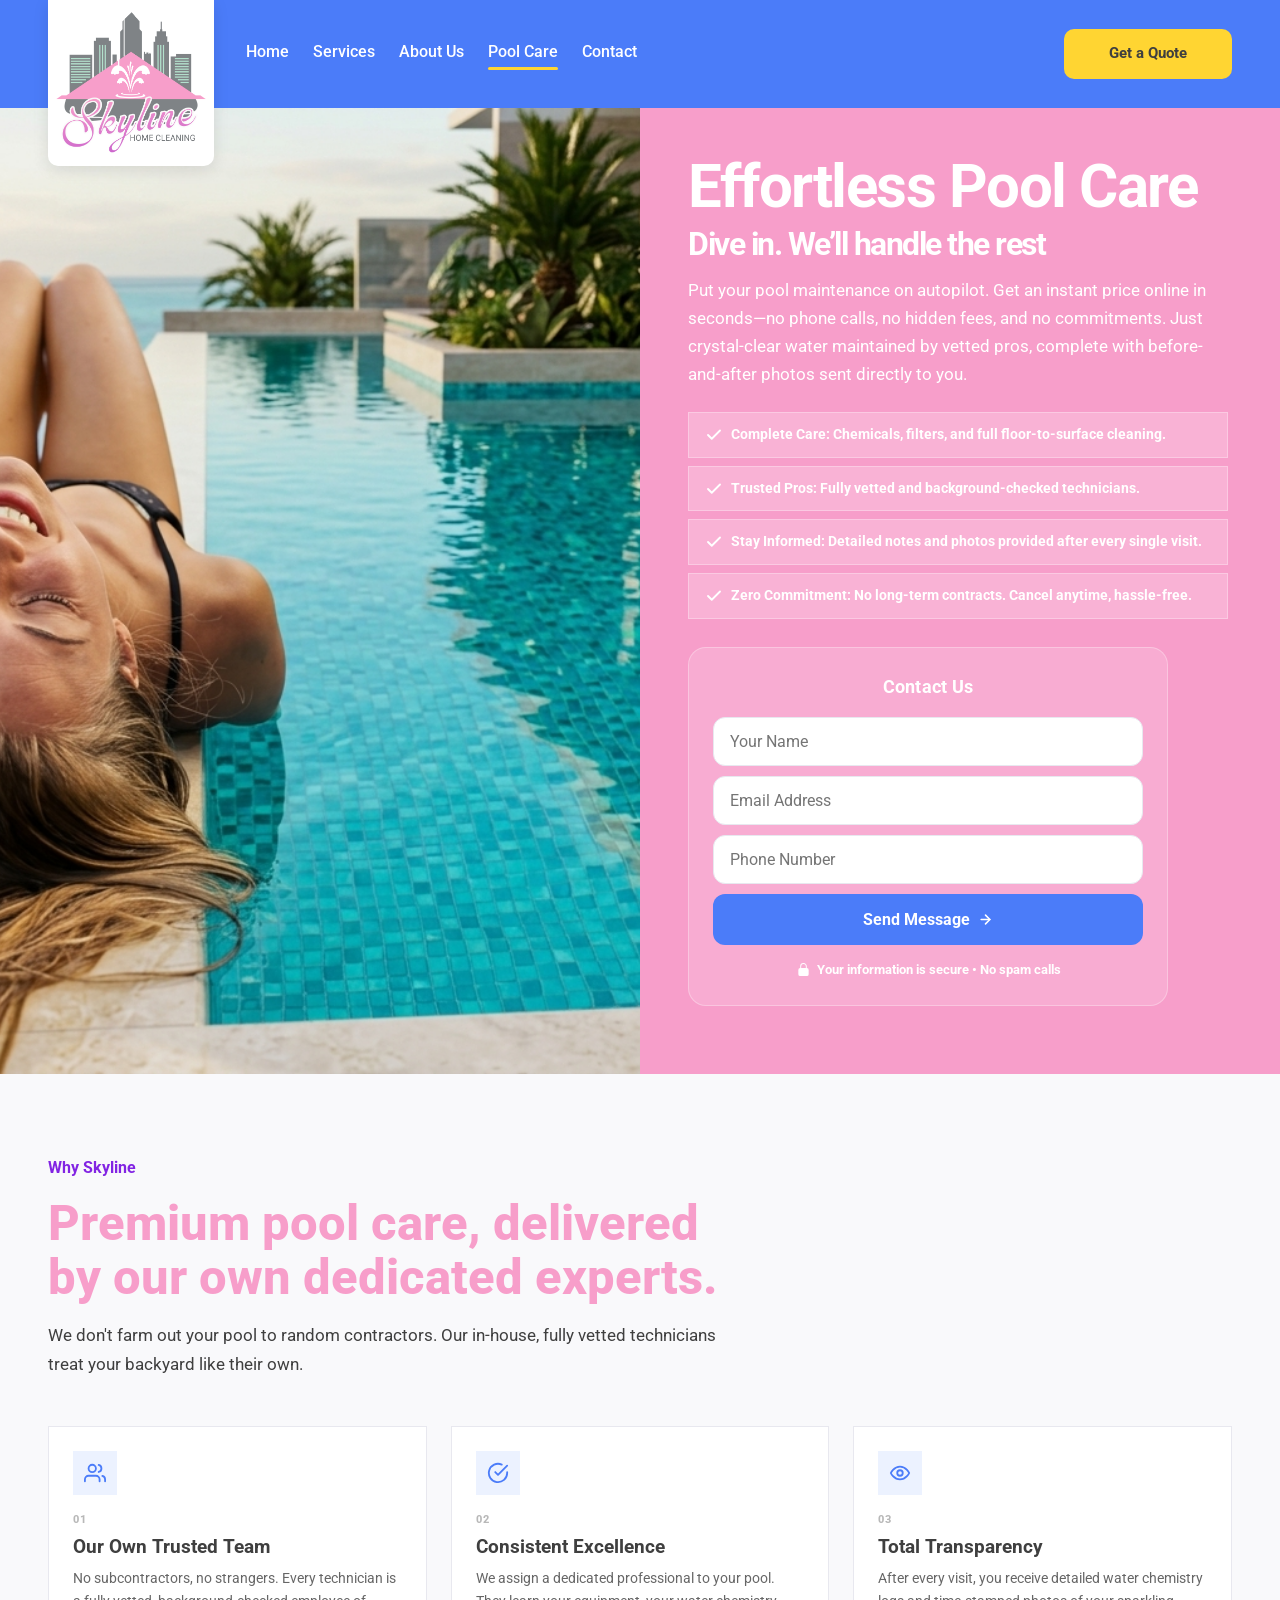
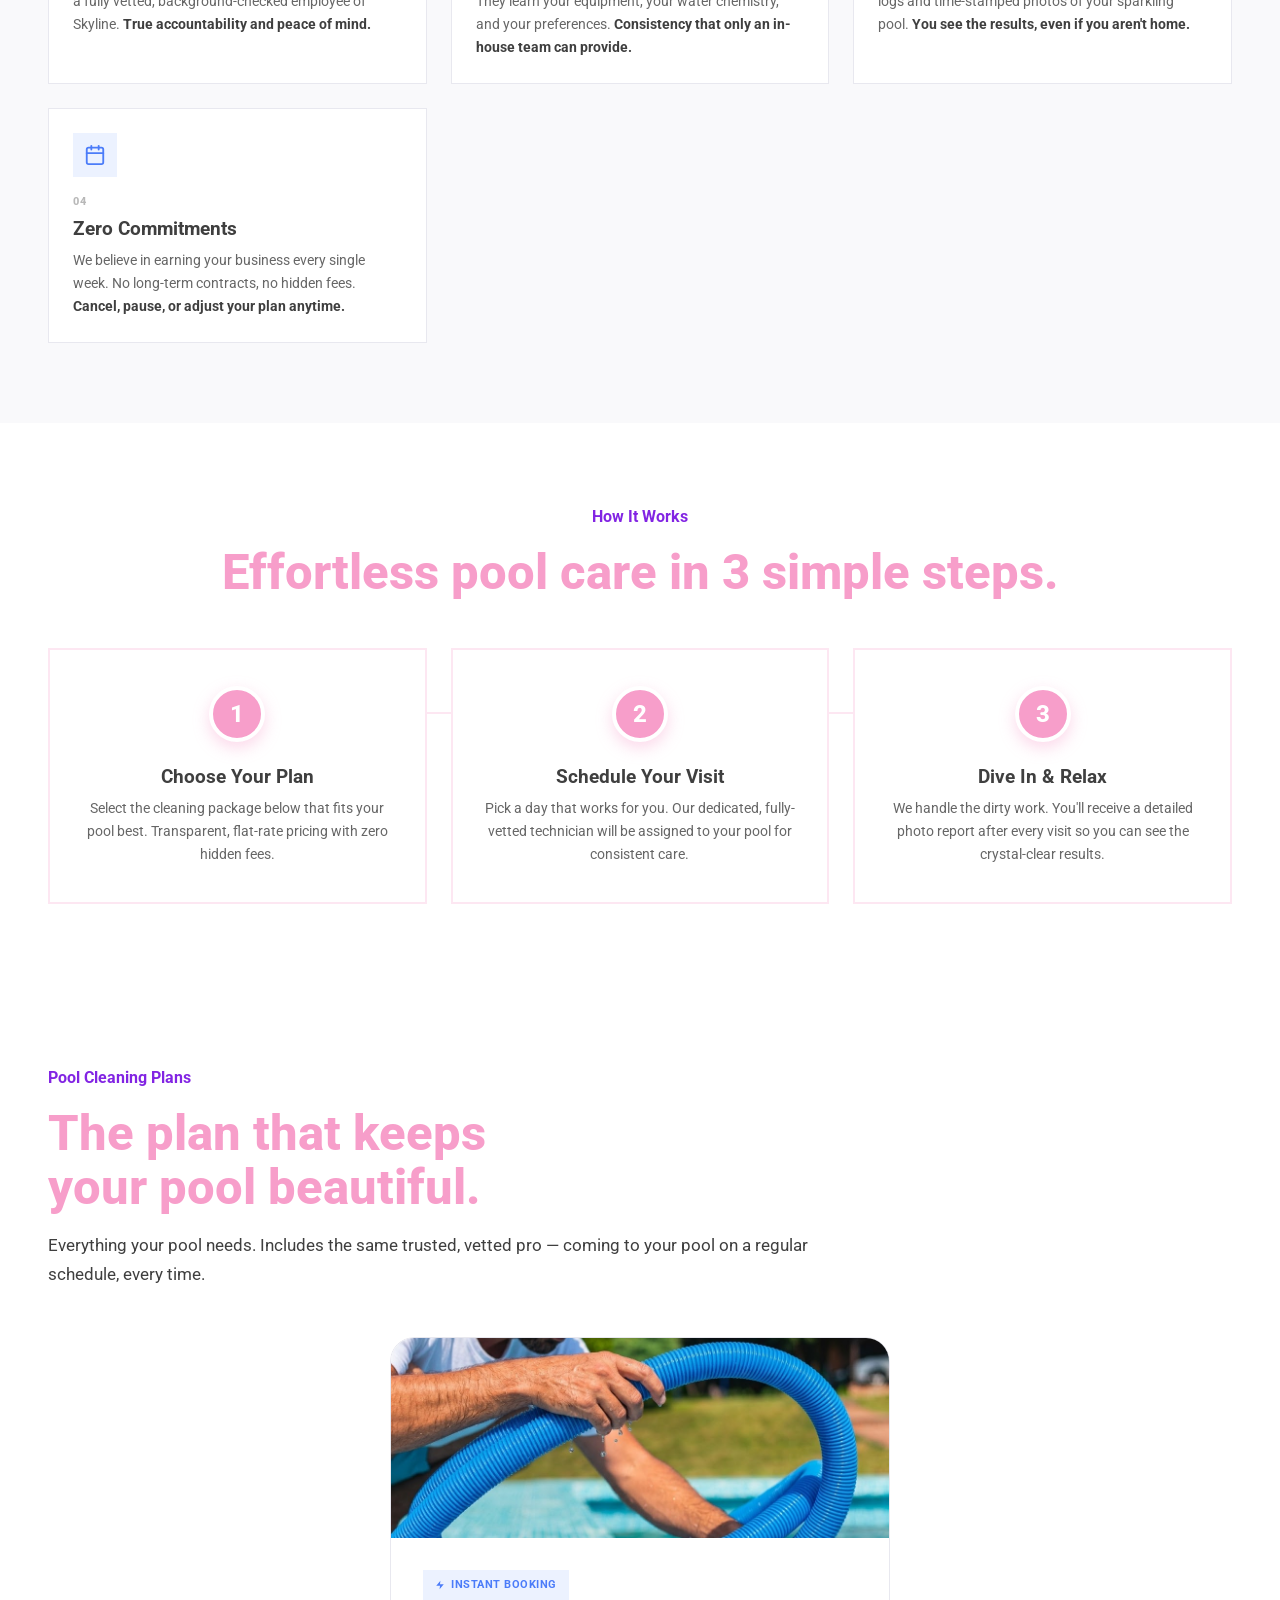
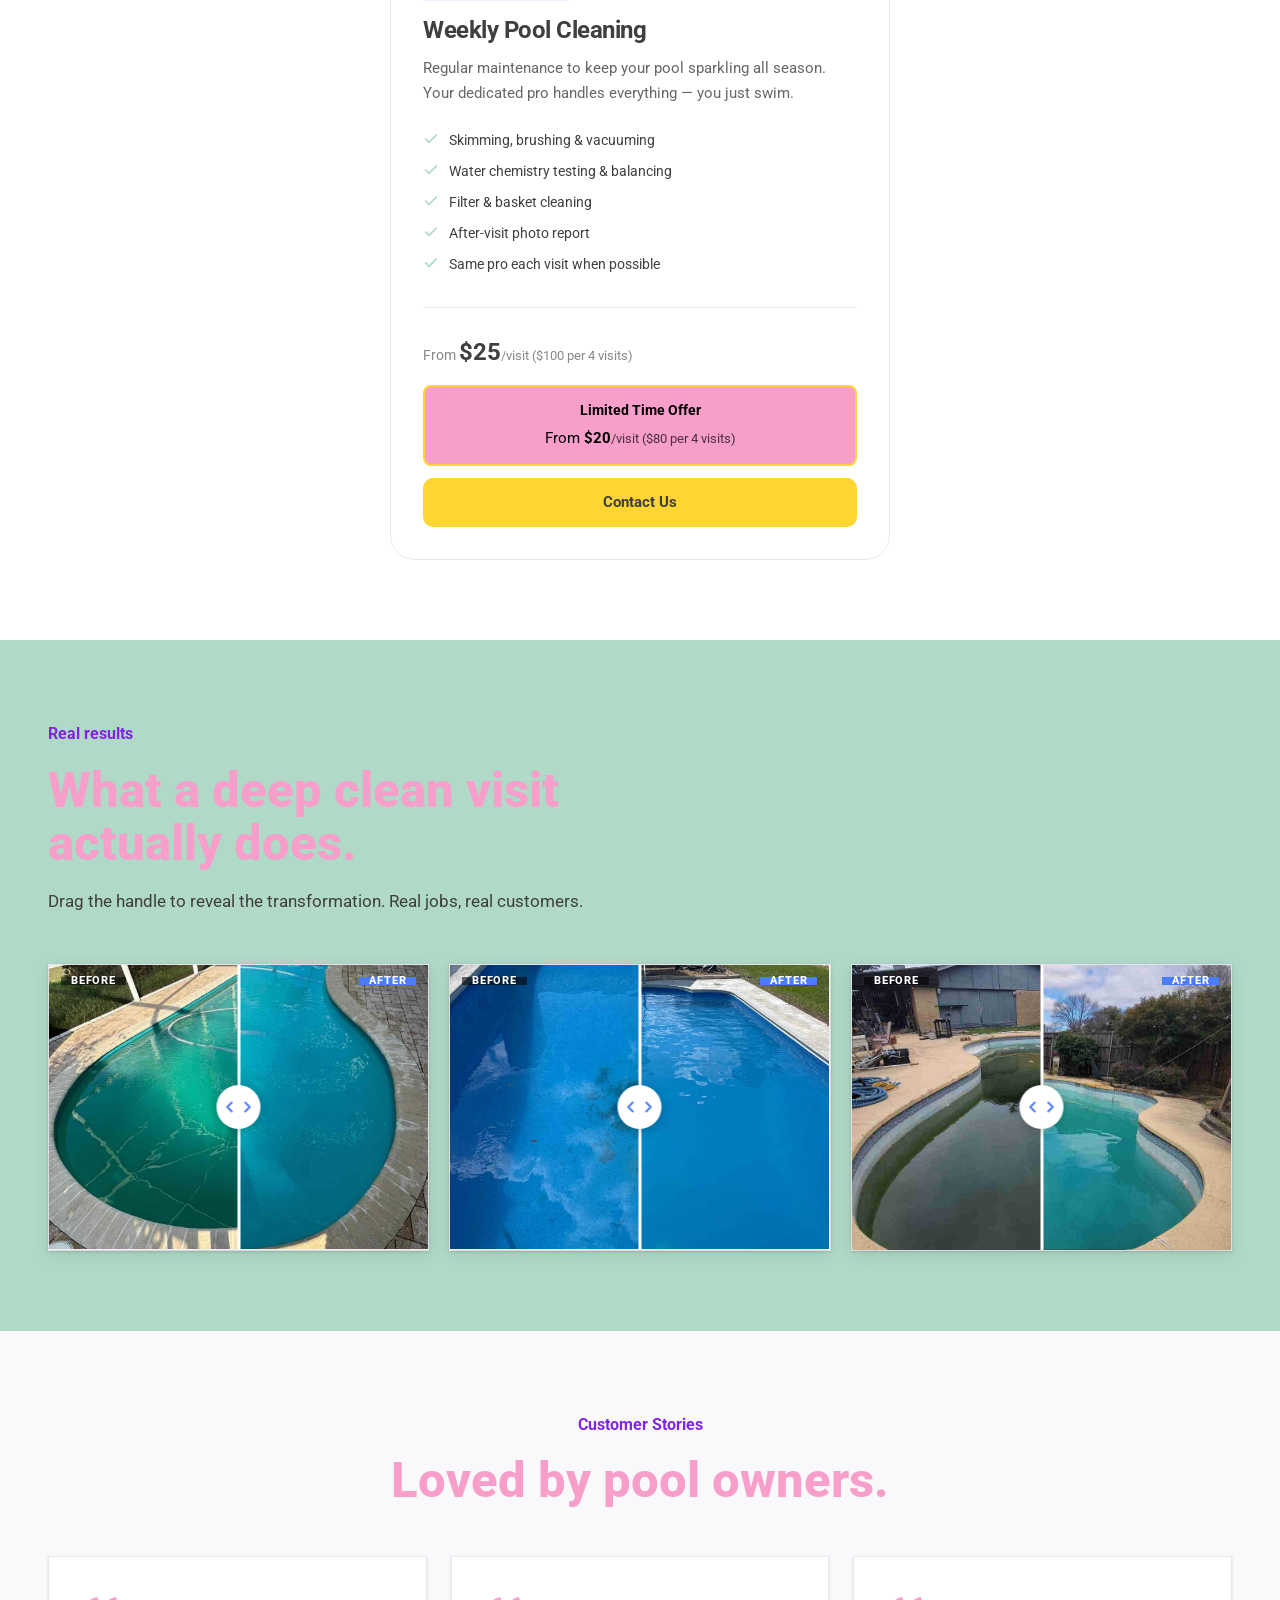
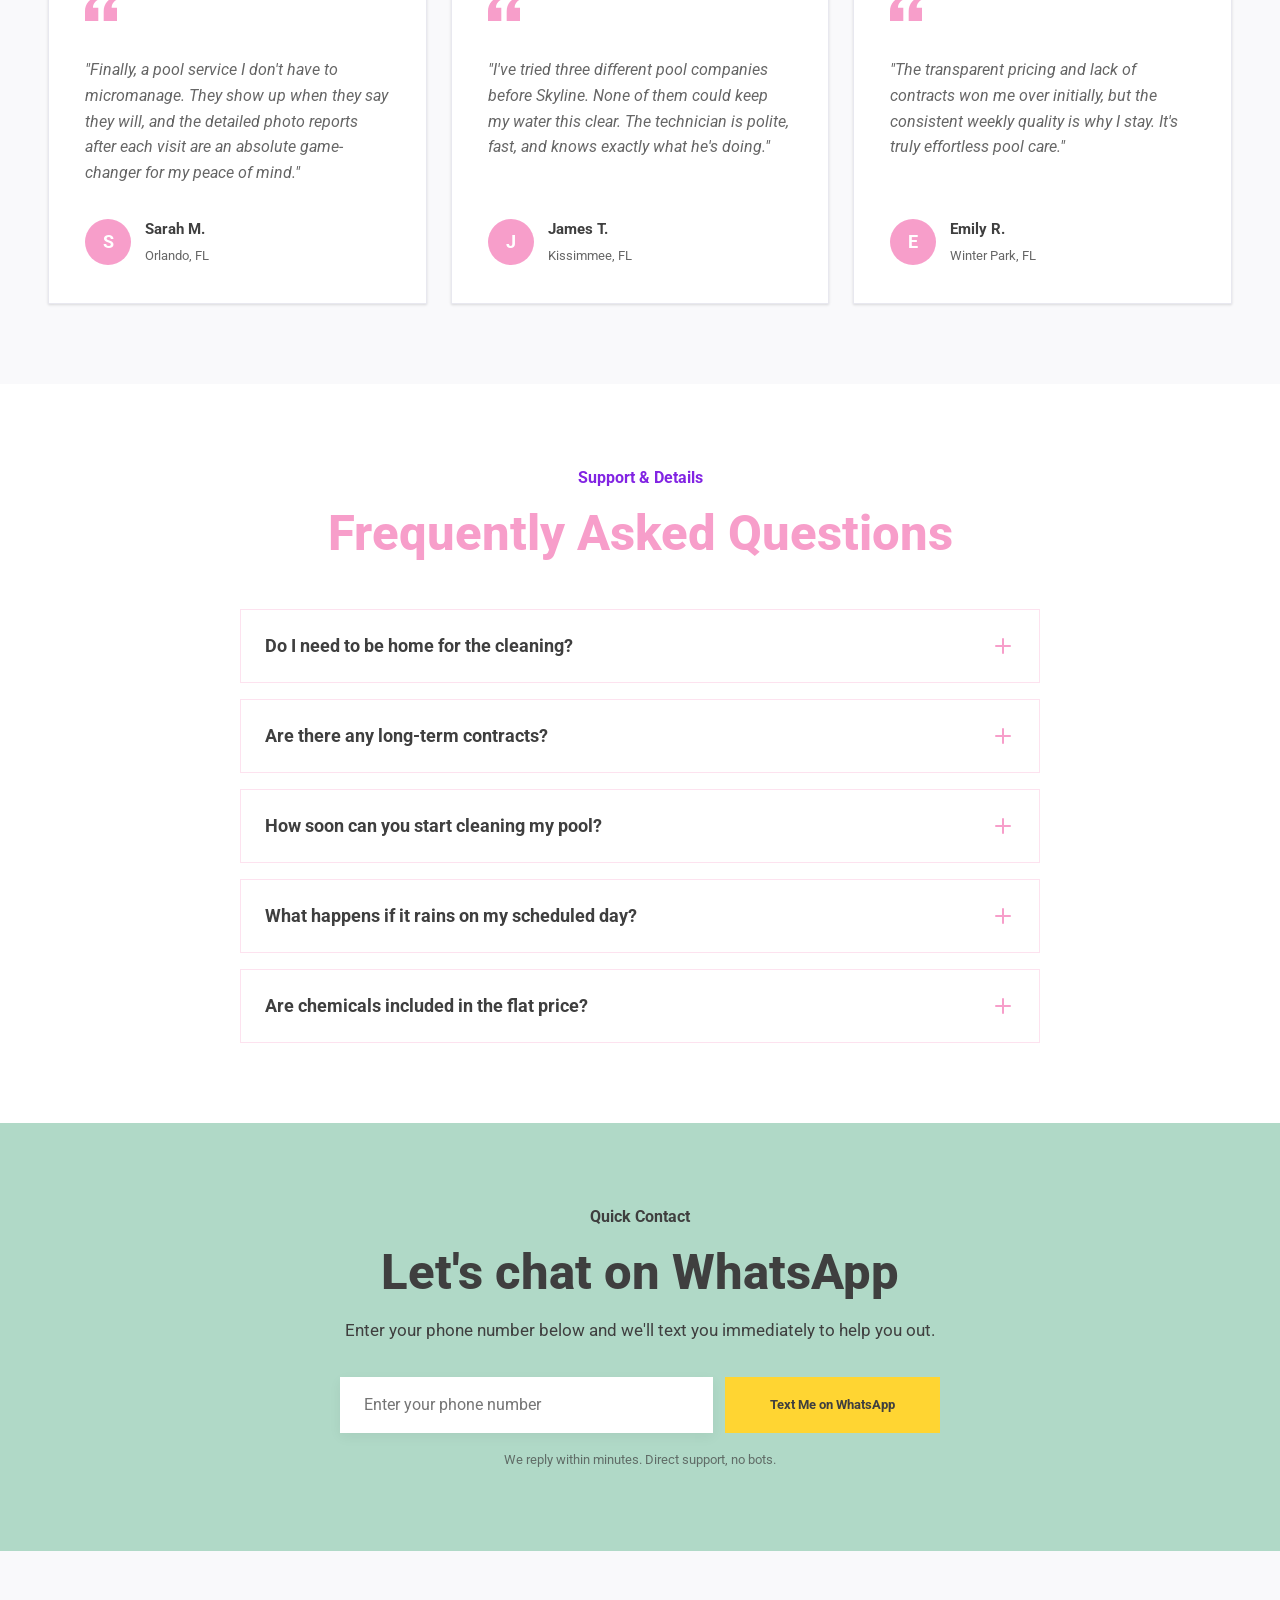
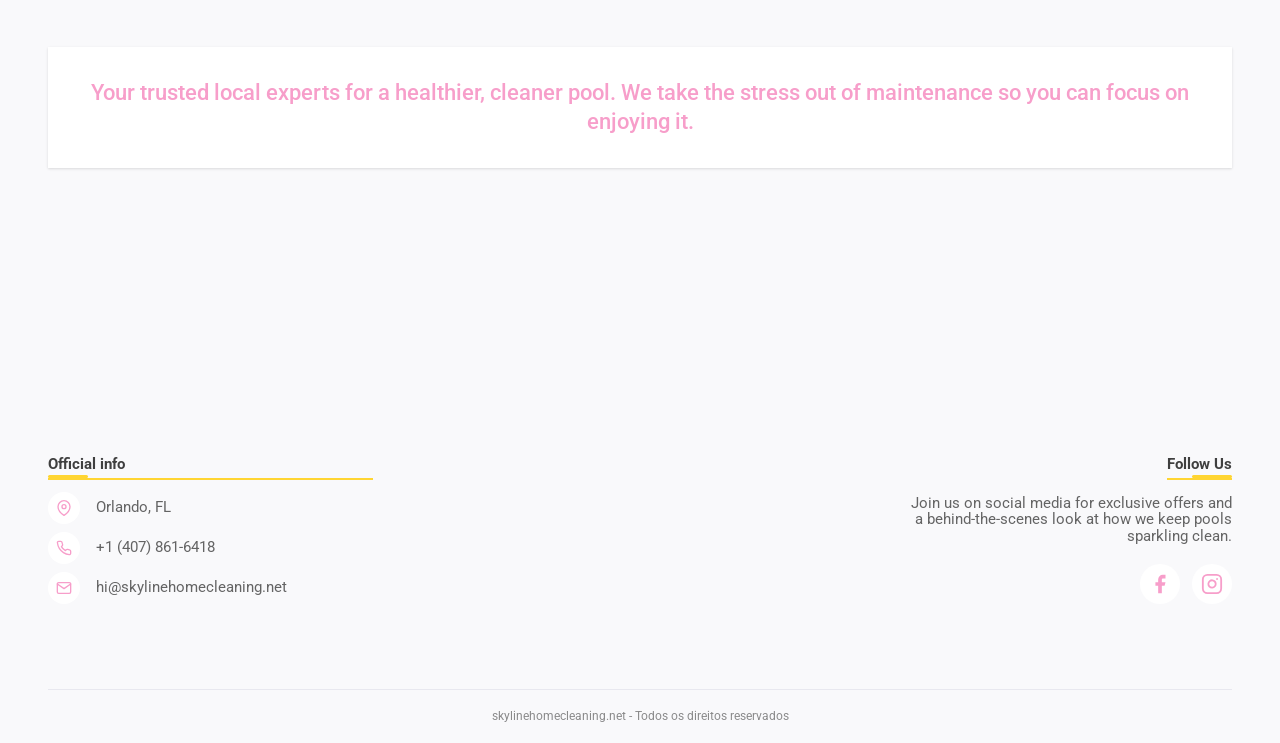
==== commit a9142f70: "fix: remove giant periods from pool care hero" ====
--- a/pool-care.html
+++ b/pool-care.html
@@ -67,8 +67,8 @@
 
       <div class="pool-hero__copy">
         <h1 class="pool-hero__headline">
-          Effortless Pool Care<span style="color:var(--color-text);">.</span><br>
-          <em>Dive in. We’ll handle the rest<span style="color:var(--color-text);">.</span></em>
+          Effortless Pool Care<br>
+          <em>Dive in. We’ll handle the rest</em>
         </h1>
         
         <p class="pool-hero__sub">
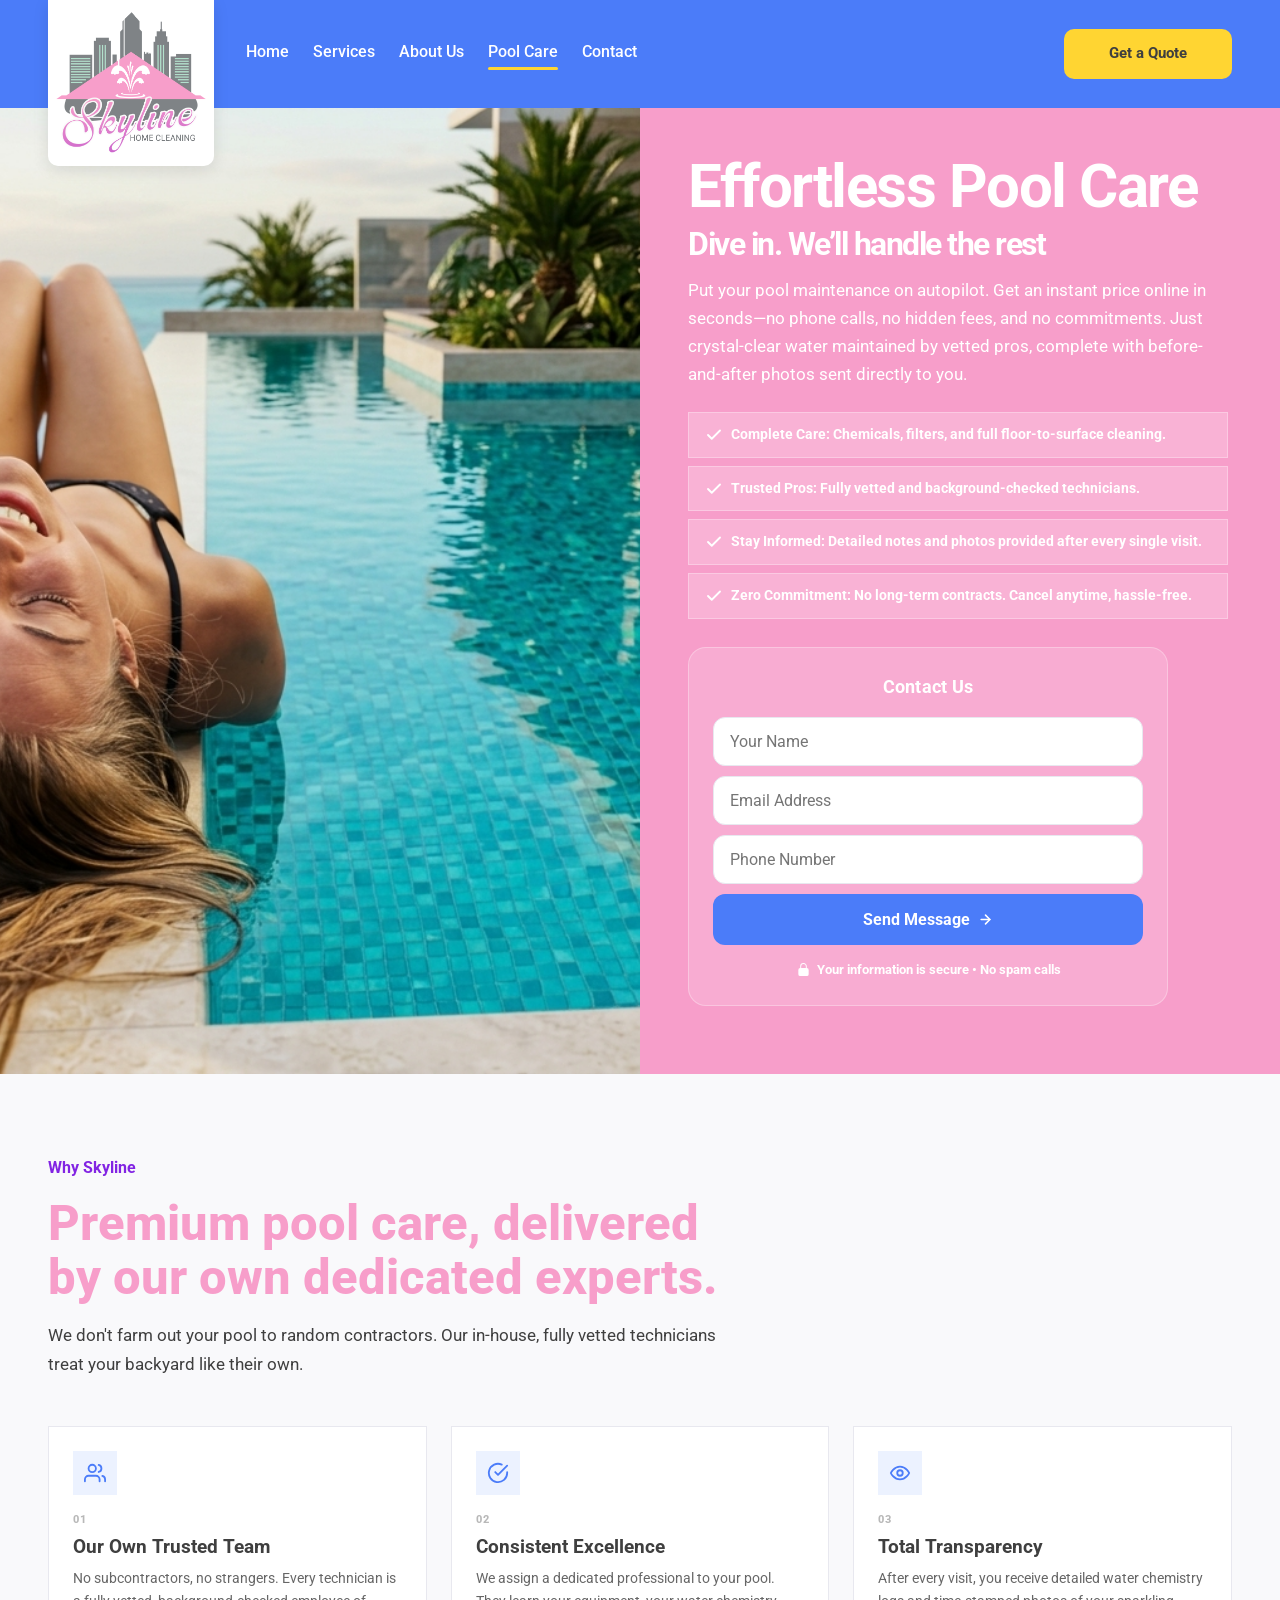
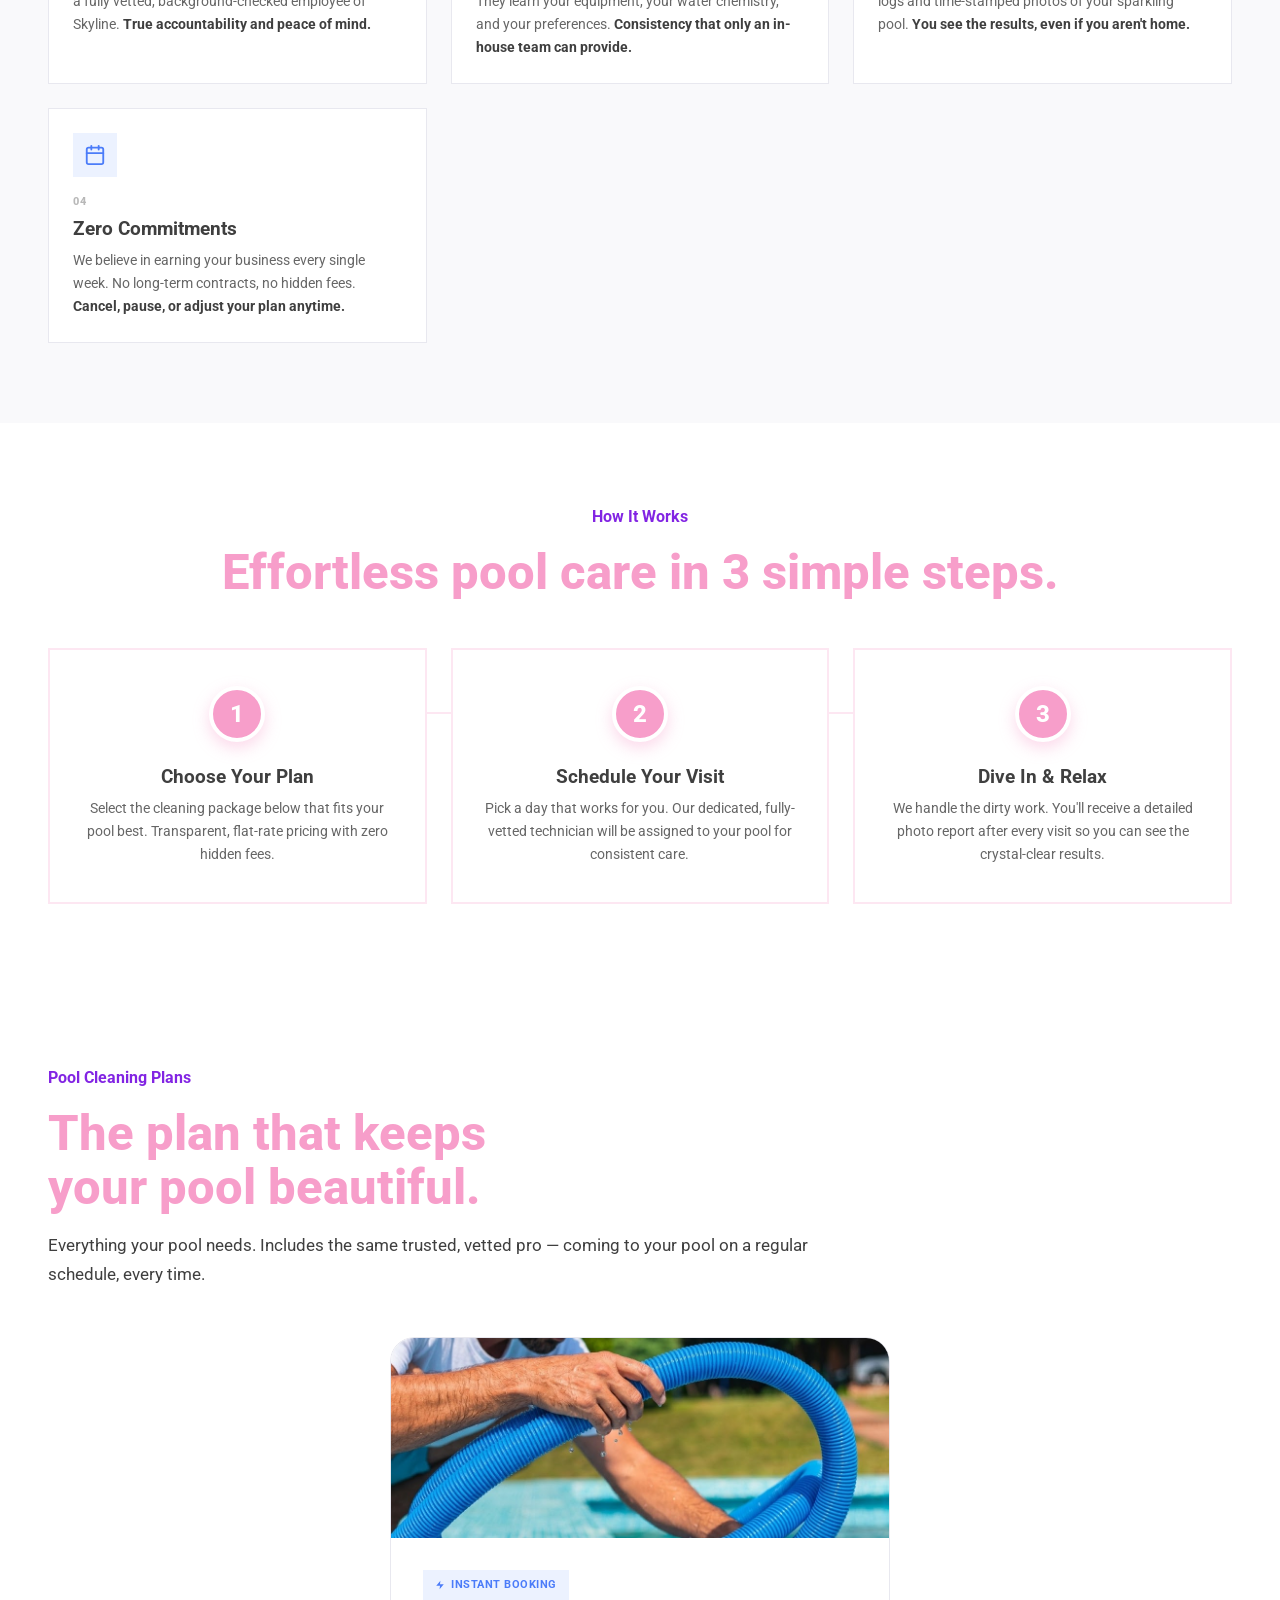
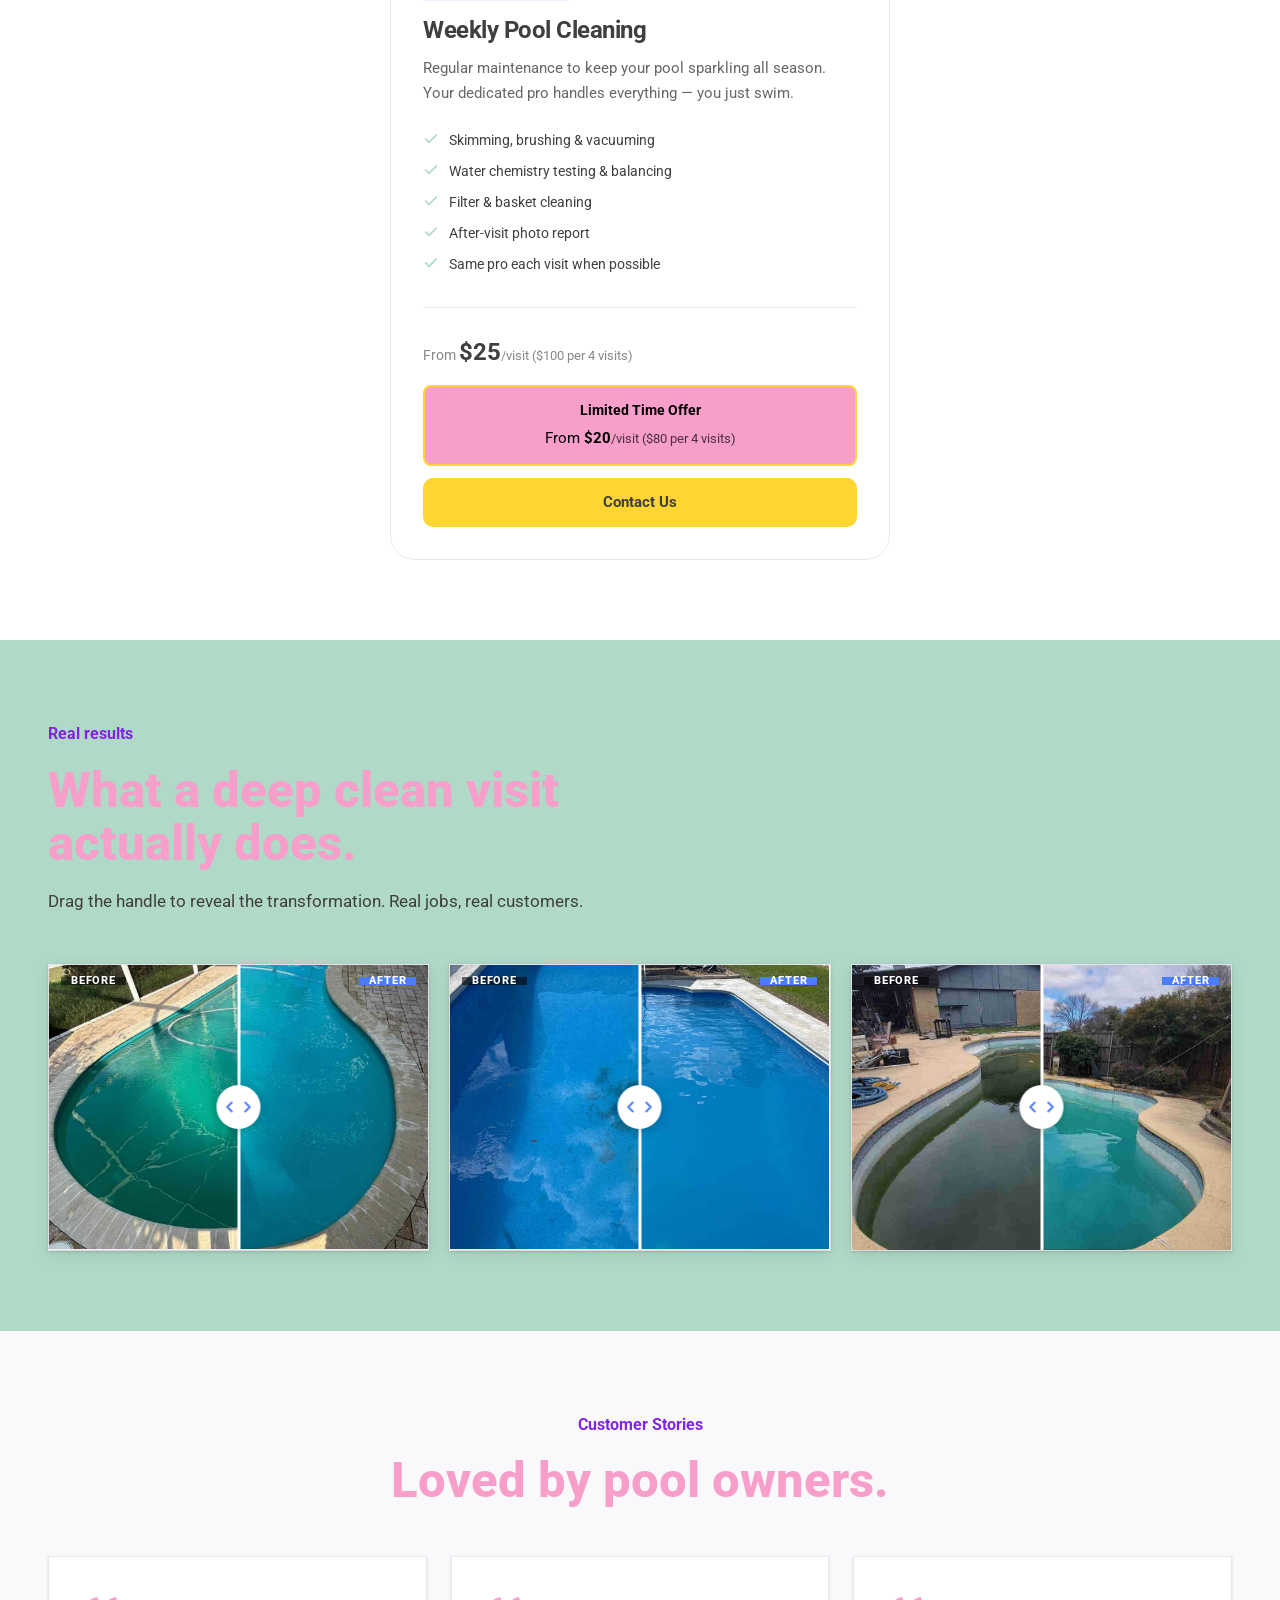
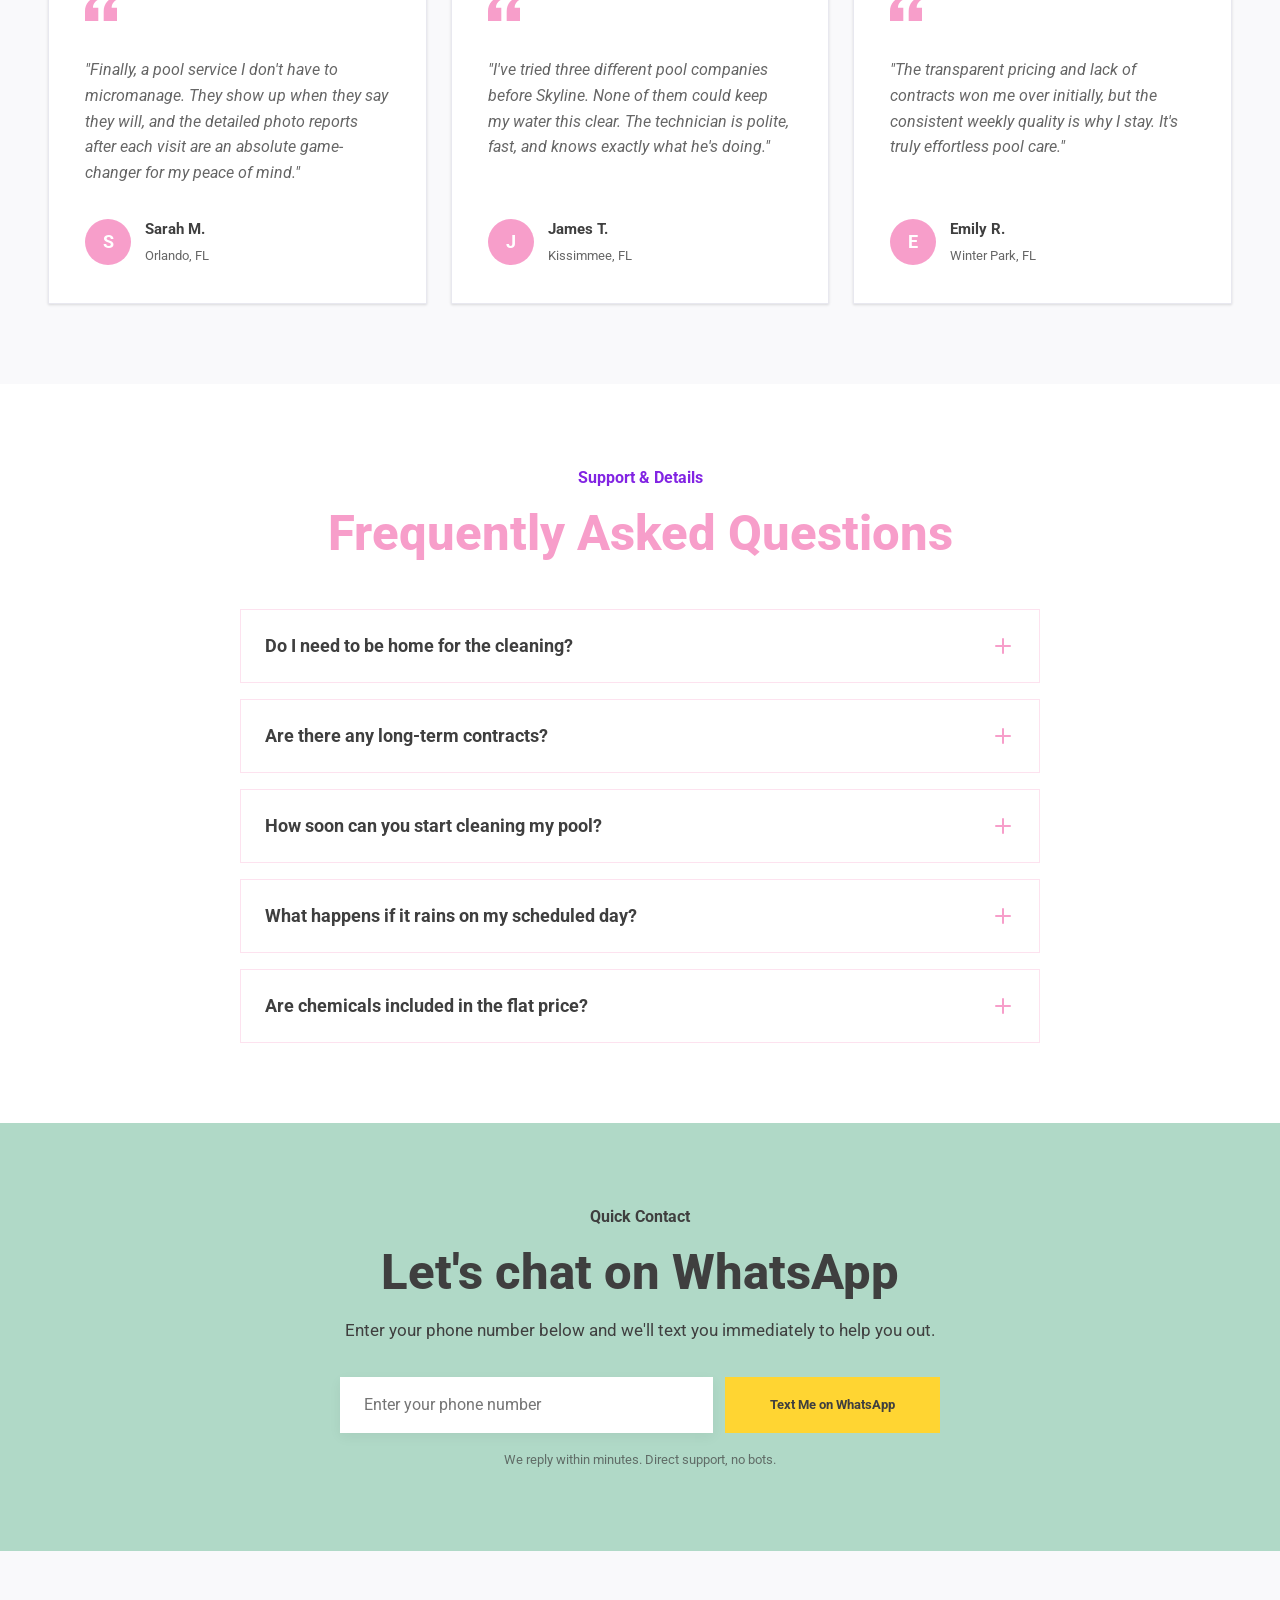
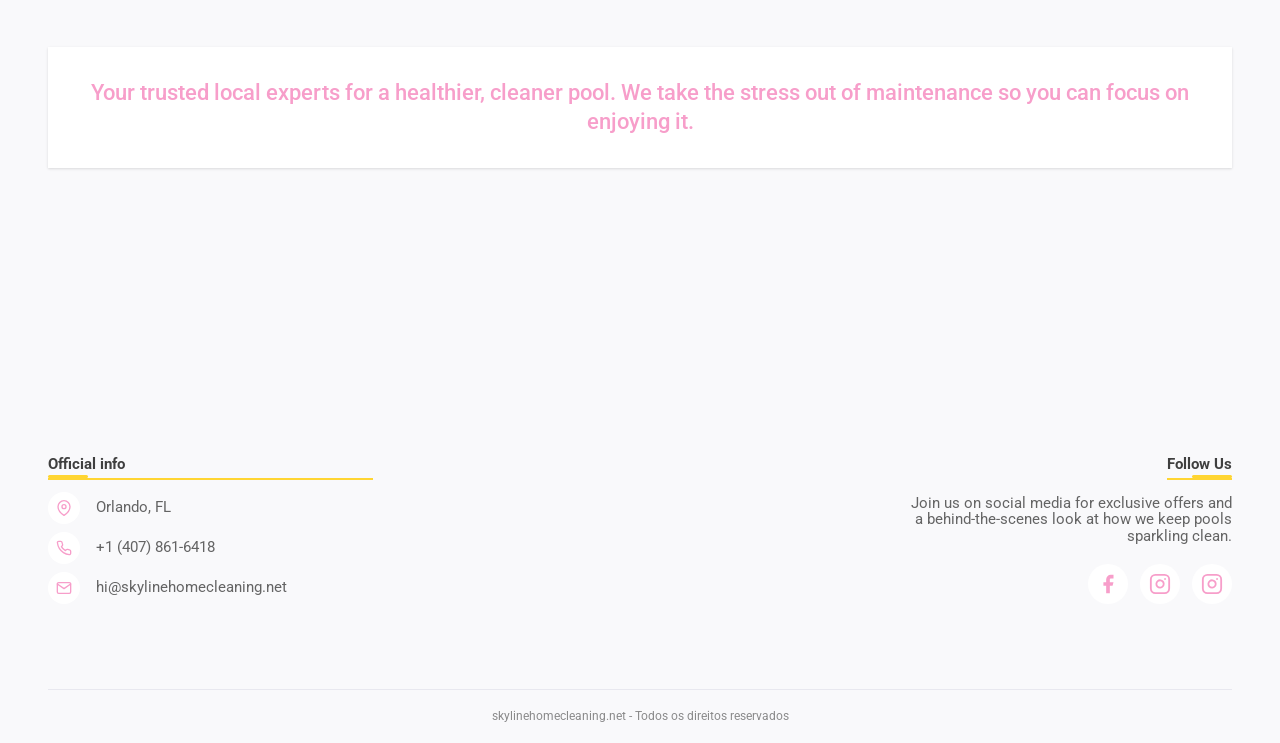
==== commit 7ec979fb: "feat: add both Home Cleaning and Pool Care Instagram accounts to footers" ====
--- a/pool-care.html
+++ b/pool-care.html
@@ -541,10 +541,13 @@
             Join us on social media for exclusive offers and a behind-the-scenes look at how we keep pools sparkling clean.
           </p>
           <div class="footer-socials" style="display: flex; justify-content: flex-end; gap: 0.75rem;">
-            <a href="#" aria-label="Follow us on Facebook" class="footer-social-link" style="color:var(--color-primary);">
+            <a href="https://www.facebook.com/SkylinePoolService" target="_blank" rel="noopener noreferrer" title="Skyline on Facebook" aria-label="Follow us on Facebook" class="footer-social-link" style="color:var(--color-primary);">
               <svg xmlns="http://www.w3.org/2000/svg" width="22" height="22" viewBox="0 0 24 24" fill="currentColor"><path d="M18 2h-3a5 5 0 0 0-5 5v3H7v4h3v8h4v-8h3l1-4h-4V7a1 1 0 0 1 1-1h3z"/></svg>
             </a>
-            <a href="#" aria-label="Follow us on Instagram" class="footer-social-link" style="color:var(--color-primary);">
+            <a href="https://www.instagram.com/skylinehomecleaning/" target="_blank" rel="noopener noreferrer" title="Skyline Home Cleaning on Instagram" aria-label="Follow Skyline Home Cleaning on Instagram" class="footer-social-link" style="color:var(--color-primary);">
+              <svg xmlns="http://www.w3.org/2000/svg" width="22" height="22" viewBox="0 0 24 24" fill="none" stroke="currentColor" stroke-width="2" stroke-linecap="round" stroke-linejoin="round"><rect x="2" y="2" width="20" height="20" rx="5" ry="5"/><path d="M16 11.37A4 4 0 1 1 12.63 8 4 4 0 0 1 16 11.37z"/><line x1="17.5" y1="6.5" x2="17.51" y2="6.5"/></svg>
+            </a>
+            <a href="https://www.instagram.com/serviceskylinepool/" target="_blank" rel="noopener noreferrer" title="Skyline Pool Service on Instagram" aria-label="Follow Skyline Pool Service on Instagram" class="footer-social-link" style="color:var(--color-primary);">
               <svg xmlns="http://www.w3.org/2000/svg" width="22" height="22" viewBox="0 0 24 24" fill="none" stroke="currentColor" stroke-width="2" stroke-linecap="round" stroke-linejoin="round"><rect x="2" y="2" width="20" height="20" rx="5" ry="5"/><path d="M16 11.37A4 4 0 1 1 12.63 8 4 4 0 0 1 16 11.37z"/><line x1="17.5" y1="6.5" x2="17.51" y2="6.5"/></svg>
             </a>
           </div>
